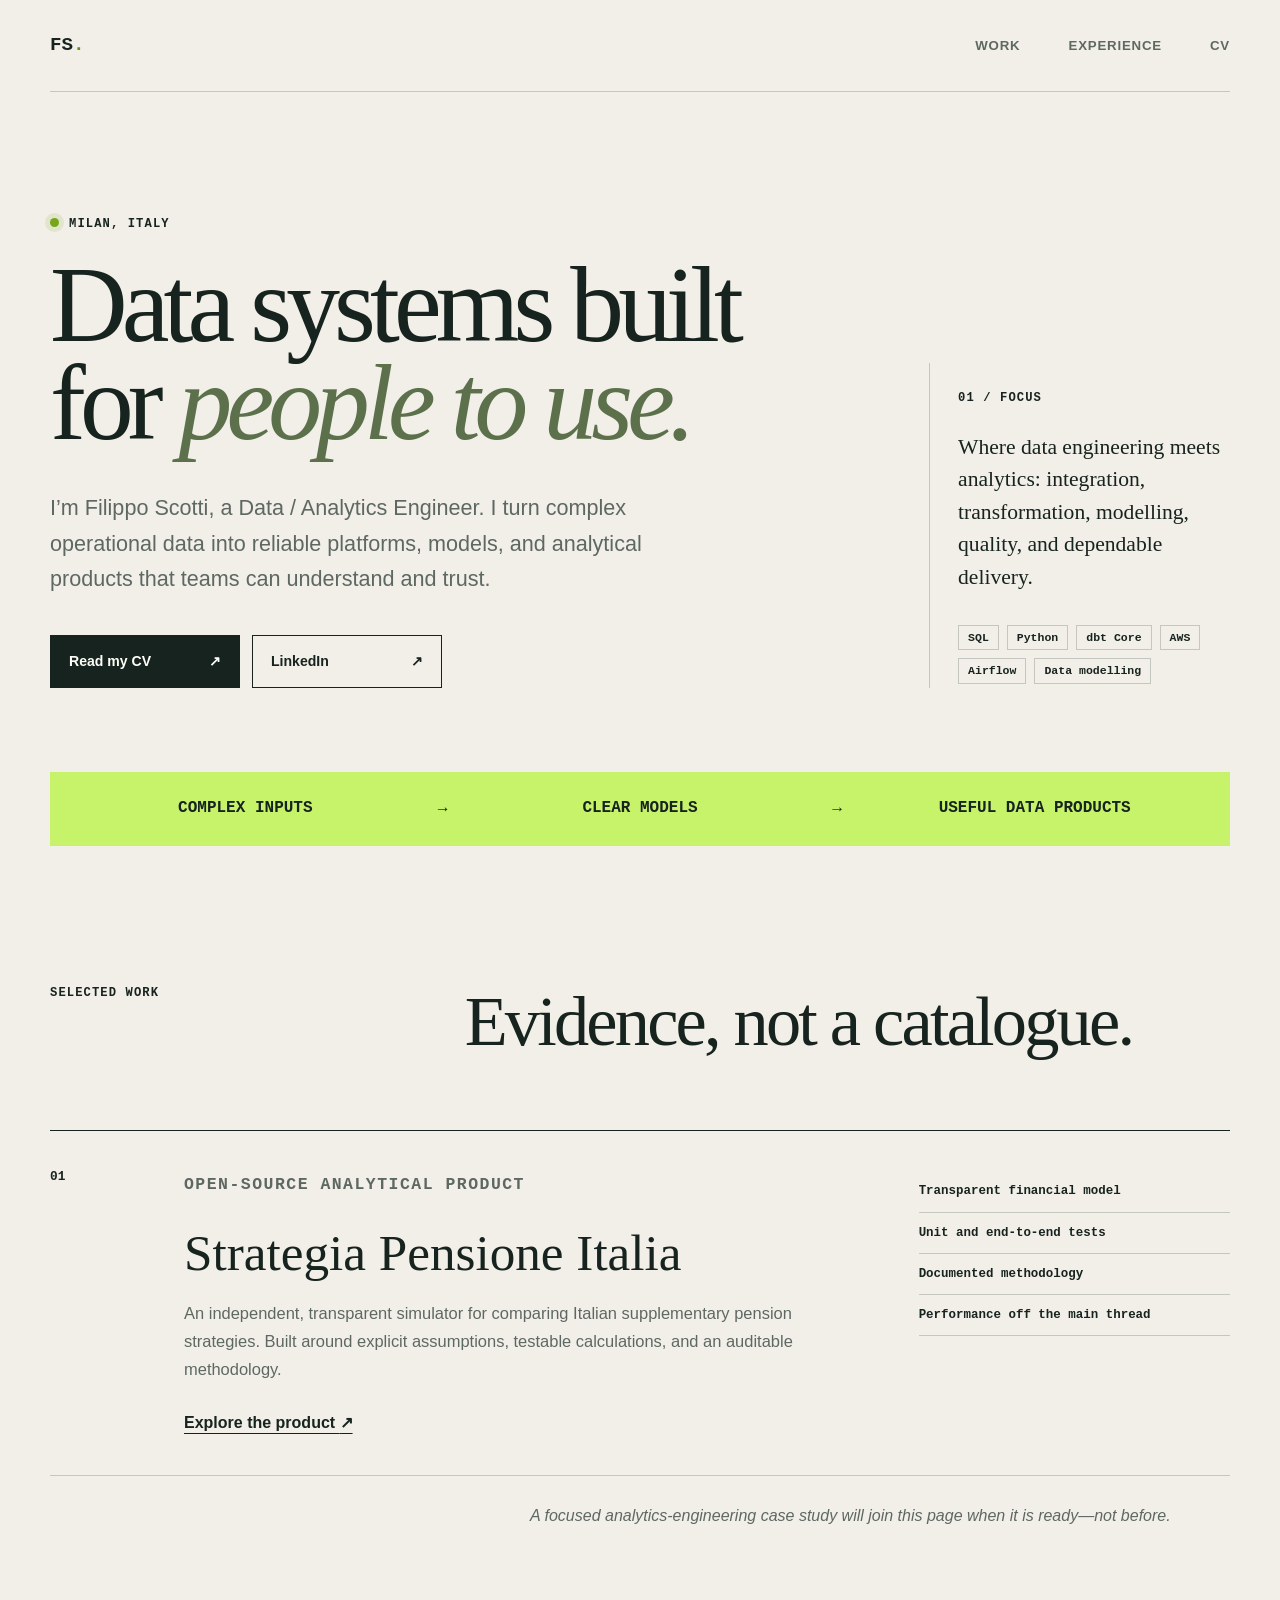
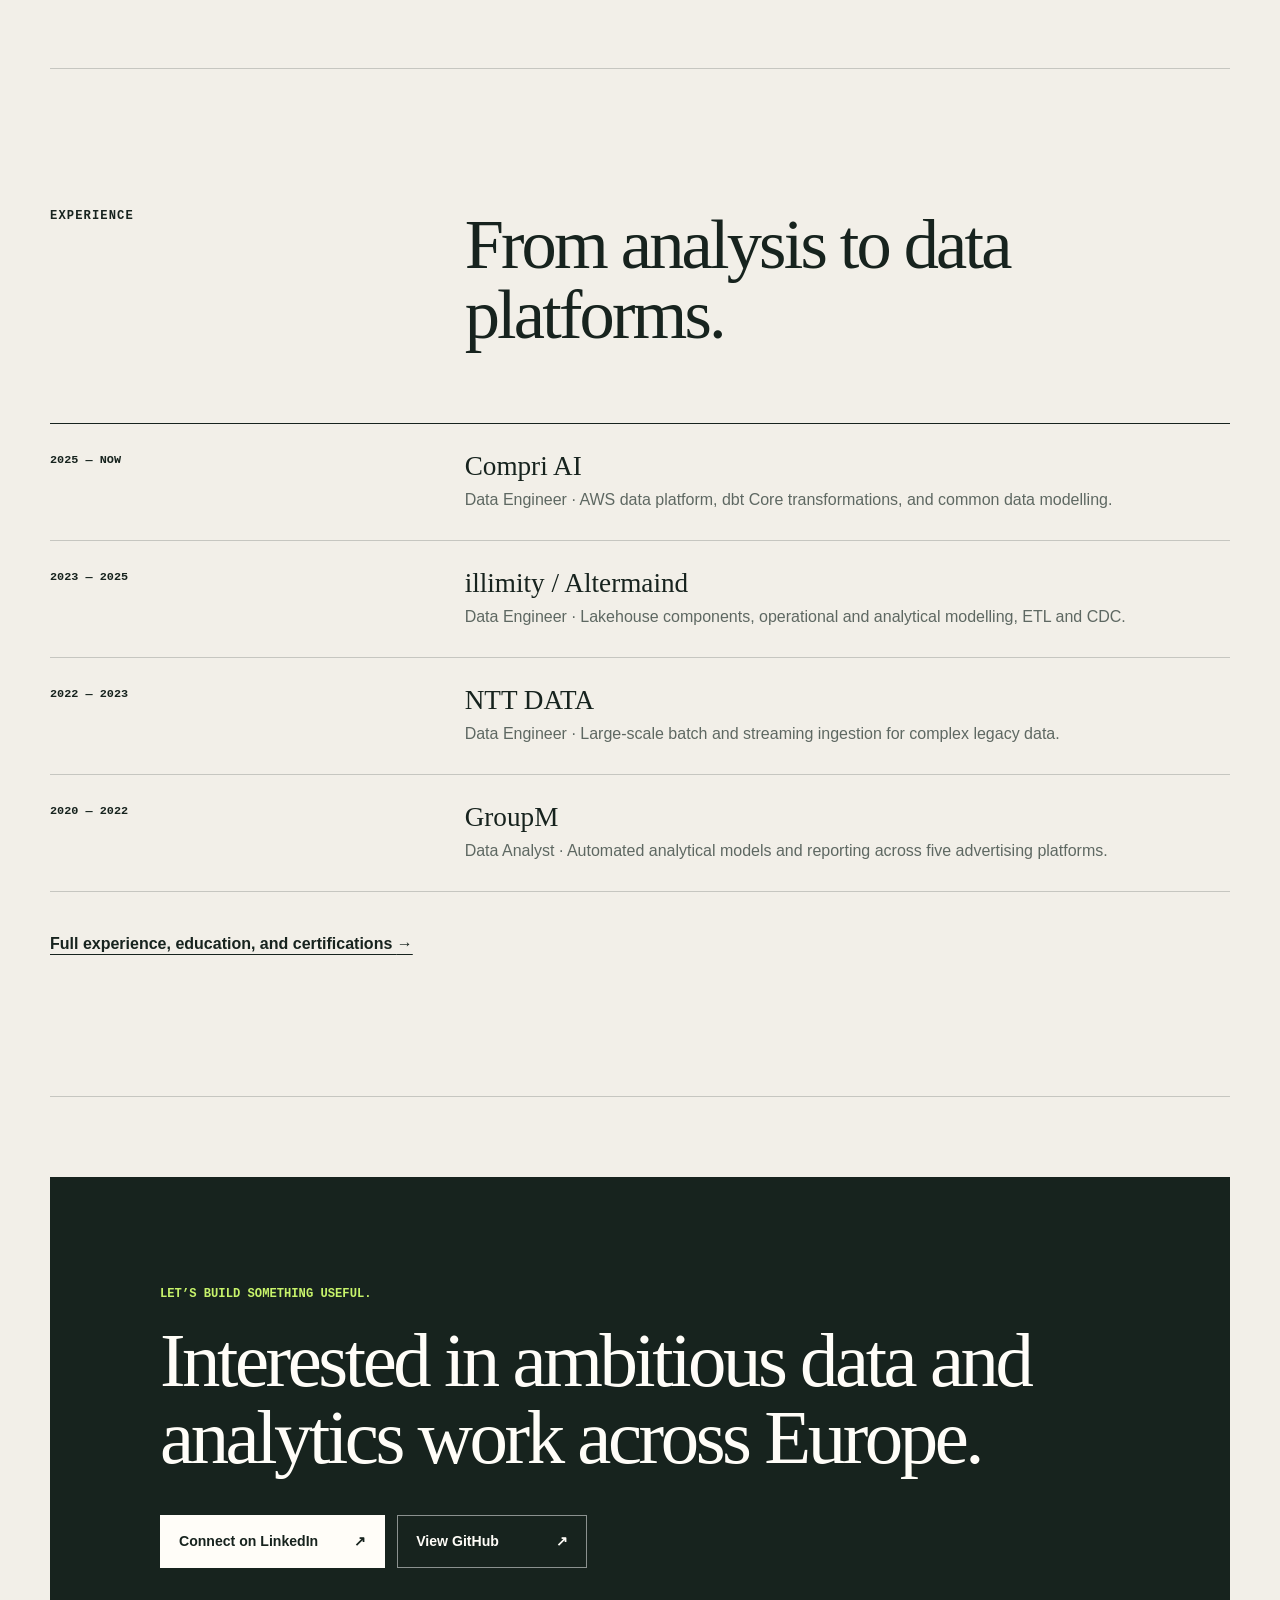
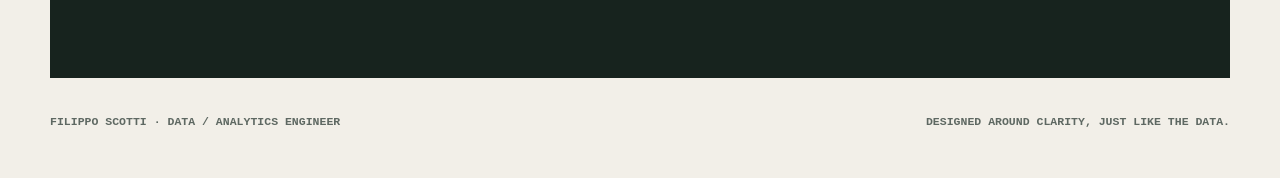
==== index.html @ 20f469b2 "Evolve CV into personal portfolio site" ====
<!doctype html>
<html lang="en">
  <head>
    <meta charset="utf-8">
    <meta name="viewport" content="width=device-width, initial-scale=1">
    <title>Filippo Scotti — Data / Analytics Engineer</title>
    <meta name="description" content="Filippo Scotti is a Data / Analytics Engineer building reliable data platforms, models, and analytical products.">
    <link rel="canonical" href="https://fpiped.github.io/">
    <meta property="og:type" content="profile">
    <meta property="og:title" content="Filippo Scotti — Data / Analytics Engineer">
    <meta property="og:description" content="Data platforms, modelling, and analytical products built for clarity and reliable use.">
    <meta property="og:url" content="https://fpiped.github.io/">
    <meta property="og:image" content="https://fpiped.github.io/og.png">
    <meta property="og:image:alt" content="Filippo Scotti — Data / Analytics Engineer">
    <meta name="twitter:card" content="summary_large_image">
    <meta name="twitter:title" content="Filippo Scotti — Data / Analytics Engineer">
    <meta name="twitter:description" content="Data platforms, modelling, and analytical products built for clarity and reliable use.">
    <meta name="twitter:image" content="https://fpiped.github.io/og.png">
    <meta name="theme-color" content="#f2efe8">
    <link rel="stylesheet" href="styles.css">
  </head>
  <body>
    <header class="site-header">
      <a class="wordmark" href="#top" aria-label="Filippo Scotti, home">FS<span>.</span></a>
      <nav aria-label="Primary navigation">
        <a href="#work">Work</a>
        <a href="#experience">Experience</a>
        <a href="cv/">CV</a>
      </nav>
    </header>

    <main id="top">
      <section class="hero" aria-labelledby="hero-title">
        <div class="hero-copy">
          <p class="kicker"><span class="status-dot" aria-hidden="true"></span>Milan, Italy</p>
          <h1 id="hero-title">Data systems built for <em>people to use.</em></h1>
          <p class="lede">
            I’m Filippo Scotti, a Data / Analytics Engineer. I turn complex
            operational data into reliable platforms, models, and analytical
            products that teams can understand and trust.
          </p>
          <div class="actions">
            <a class="button button-primary" href="cv/">Read my CV <span aria-hidden="true">↗</span></a>
            <a class="button button-secondary" href="https://www.linkedin.com/in/filippo-scotti">LinkedIn <span aria-hidden="true">↗</span></a>
          </div>
        </div>
        <aside class="hero-note" aria-label="Engineering focus">
          <p class="note-index">01 / FOCUS</p>
          <p>Where data engineering meets analytics: integration, transformation, modelling, quality, and dependable delivery.</p>
          <div class="capabilities" aria-label="Core capabilities">
            <span>SQL</span><span>Python</span><span>dbt Core</span><span>AWS</span><span>Airflow</span><span>Data modelling</span>
          </div>
        </aside>
      </section>

      <section class="principles" aria-label="Working principles">
        <p>Complex inputs</p><span aria-hidden="true">→</span>
        <p>Clear models</p><span aria-hidden="true">→</span>
        <p>Useful data products</p>
      </section>

      <section class="section" id="work" aria-labelledby="work-title">
        <header class="section-heading">
          <p>Selected work</p>
          <h2 id="work-title">Evidence, not a catalogue.</h2>
        </header>
        <article class="project-card">
          <div class="project-number">01</div>
          <div class="project-main">
            <p class="project-type">Open-source analytical product</p>
            <h3>Strategia Pensione Italia</h3>
            <p>
              An independent, transparent simulator for comparing Italian
              supplementary pension strategies. Built around explicit
              assumptions, testable calculations, and an auditable methodology.
            </p>
            <a href="https://strategiapensione.it/">Explore the product <span aria-hidden="true">↗</span></a>
          </div>
          <ul class="project-details" aria-label="Project qualities">
            <li>Transparent financial model</li>
            <li>Unit and end-to-end tests</li>
            <li>Documented methodology</li>
            <li>Performance off the main thread</li>
          </ul>
        </article>
        <p class="work-note">A focused analytics-engineering case study will join this page when it is ready—not before.</p>
      </section>

      <section class="section experience" id="experience" aria-labelledby="experience-title">
        <header class="section-heading">
          <p>Experience</p>
          <h2 id="experience-title">From analysis to data platforms.</h2>
        </header>
        <div class="timeline">
          <article>
            <time>2025 — NOW</time>
            <div><h3>Compri AI</h3><p>Data Engineer · AWS data platform, dbt Core transformations, and common data modelling.</p></div>
          </article>
          <article>
            <time>2023 — 2025</time>
            <div><h3>illimity / Altermaind</h3><p>Data Engineer · Lakehouse components, operational and analytical modelling, ETL and CDC.</p></div>
          </article>
          <article>
            <time>2022 — 2023</time>
            <div><h3>NTT DATA</h3><p>Data Engineer · Large-scale batch and streaming ingestion for complex legacy data.</p></div>
          </article>
          <article>
            <time>2020 — 2022</time>
            <div><h3>GroupM</h3><p>Data Analyst · Automated analytical models and reporting across five advertising platforms.</p></div>
          </article>
        </div>
        <a class="text-link" href="cv/">Full experience, education, and certifications <span aria-hidden="true">→</span></a>
      </section>

      <section class="contact" aria-labelledby="contact-title">
        <p>Let’s build something useful.</p>
        <h2 id="contact-title">Interested in ambitious data and analytics work across Europe.</h2>
        <div class="actions">
          <a class="button button-light" href="https://www.linkedin.com/in/filippo-scotti">Connect on LinkedIn <span aria-hidden="true">↗</span></a>
          <a class="button button-outline" href="https://github.com/fpiped">View GitHub <span aria-hidden="true">↗</span></a>
        </div>
      </section>
    </main>

    <footer>
      <p>Filippo Scotti · Data / Analytics Engineer</p>
      <p>Designed around clarity, just like the data.</p>
    </footer>
  </body>
</html>
---- styles.css ----
:root {
  --ink: #17231e;
  --muted: #5e6862;
  --paper: #f2efe8;
  --paper-deep: #e7e1d6;
  --white: #fffdf8;
  --lime: #c7f36b;
  --line: rgba(23, 35, 30, 0.2);
  --serif: Georgia, "Times New Roman", serif;
  --sans: Inter, ui-sans-serif, -apple-system, BlinkMacSystemFont, "Segoe UI", sans-serif;
  --mono: "SFMono-Regular", Consolas, "Liberation Mono", monospace;
}

* { box-sizing: border-box; }
html { scroll-behavior: smooth; }
body {
  margin: 0;
  color: var(--ink);
  background: var(--paper);
  font-family: var(--sans);
  line-height: 1.5;
}
a { color: inherit; }
.site-header, main, footer { width: min(1180px, calc(100% - 48px)); margin-inline: auto; }
.site-header {
  display: flex;
  align-items: center;
  justify-content: space-between;
  min-height: 92px;
  border-bottom: 1px solid var(--line);
}
.wordmark { font: 800 1.2rem/1 var(--mono); text-decoration: none; }
.wordmark span { color: #678d18; }
nav { display: flex; gap: clamp(20px, 4vw, 48px); }
nav a { color: var(--muted); font-size: .83rem; font-weight: 700; letter-spacing: .06em; text-decoration: none; text-transform: uppercase; }
nav a:hover, nav a:focus-visible { color: var(--ink); }
.hero {
  display: grid;
  grid-template-columns: minmax(0, 1.65fr) minmax(280px, .65fr);
  gap: clamp(48px, 9vw, 120px);
  align-items: end;
  min-height: 680px;
  padding: 100px 0 84px;
}
.kicker, .section-heading > p, .project-type, .note-index {
  margin: 0 0 24px;
  font: 700 .76rem/1.3 var(--mono);
  letter-spacing: .09em;
  text-transform: uppercase;
}
.status-dot { display: inline-block; width: 9px; height: 9px; margin-right: 10px; border-radius: 50%; background: #77a51b; box-shadow: 0 0 0 5px rgba(119,165,27,.13); }
h1 { max-width: 820px; margin: 0; font: 500 clamp(4rem, 8.4vw, 7.5rem)/.91 var(--serif); letter-spacing: -.055em; }
h1 em { color: #5b704b; font-weight: 400; }
.lede { max-width: 680px; margin: 38px 0 0; color: var(--muted); font-size: clamp(1.08rem, 1.8vw, 1.35rem); line-height: 1.65; }
.actions { display: flex; flex-wrap: wrap; gap: 12px; margin-top: 38px; }
.button { display: inline-flex; align-items: center; justify-content: space-between; gap: 36px; min-width: 190px; padding: 15px 18px; border: 1px solid var(--ink); font-size: .88rem; font-weight: 750; text-decoration: none; transition: transform .2s, background .2s; }
.button:hover { transform: translateY(-2px); }
.button-primary { color: var(--white); background: var(--ink); }
.button-secondary { background: transparent; }
.hero-note { padding: 28px 0 4px 28px; border-left: 1px solid var(--line); }
.hero-note > p:not(.note-index) { margin: 0; font: 400 1.35rem/1.5 var(--serif); }
.capabilities { display: flex; flex-wrap: wrap; gap: 8px; margin-top: 32px; }
.capabilities span { padding: 6px 9px; border: 1px solid var(--line); font: 600 .72rem/1 var(--mono); }
.principles { display: grid; grid-template-columns: 1fr auto 1fr auto 1fr; align-items: center; gap: 24px; padding: 25px 30px; color: var(--ink); background: var(--lime); }
.principles p { margin: 0; font: 700 clamp(.83rem, 1.3vw, 1rem)/1.2 var(--mono); text-align: center; text-transform: uppercase; }
.section { padding: 140px 0; border-bottom: 1px solid var(--line); }
.section-heading { display: grid; grid-template-columns: 1fr 2fr; gap: 32px; margin-bottom: 74px; }
.section-heading h2 { max-width: 720px; margin: 0; font: 500 clamp(2.8rem, 5.5vw, 5rem)/1 var(--serif); letter-spacing: -.04em; }
.project-card { display: grid; grid-template-columns: 70px minmax(0, 1.4fr) minmax(220px, .65fr); gap: clamp(24px, 5vw, 72px); padding: 40px 0; border-top: 1px solid var(--ink); border-bottom: 1px solid var(--line); }
.project-number { font: 700 .8rem/1 var(--mono); }
.project-type { color: var(--muted); }
.project-main h3 { margin: 0 0 20px; font: 500 clamp(2rem, 4vw, 3.5rem)/1 var(--serif); }
.project-main > p { max-width: 650px; margin: 0 0 28px; color: var(--muted); font-size: 1.03rem; line-height: 1.7; }
.project-main a, .text-link { font-weight: 750; text-underline-offset: 5px; }
.project-details { margin: 0; padding: 0; list-style: none; }
.project-details li { padding: 12px 0; border-bottom: 1px solid var(--line); font: 600 .78rem/1.3 var(--mono); }
.work-note { max-width: 700px; margin: 28px 0 0 auto; color: var(--muted); font-style: italic; }
.timeline { border-top: 1px solid var(--ink); }
.timeline article { display: grid; grid-template-columns: 1fr 2fr; gap: 32px; padding: 28px 0; border-bottom: 1px solid var(--line); }
.timeline time { font: 700 .74rem/1.4 var(--mono); }
.timeline h3 { margin: 0 0 6px; font: 500 1.7rem/1.1 var(--serif); }
.timeline p { margin: 0; color: var(--muted); }
.text-link { display: inline-block; margin-top: 40px; }
.contact { margin-top: 80px; padding: clamp(56px, 9vw, 110px); color: var(--white); background: var(--ink); }
.contact > p { margin: 0 0 20px; color: var(--lime); font: 700 .76rem/1.3 var(--mono); text-transform: uppercase; }
.contact h2 { max-width: 900px; margin: 0; font: 400 clamp(2.7rem, 6vw, 5.5rem)/1 var(--serif); letter-spacing: -.045em; }
.button-light { color: var(--ink); border-color: var(--white); background: var(--white); }
.button-outline { border-color: rgba(255,255,255,.5); }
footer { display: flex; justify-content: space-between; gap: 24px; padding: 36px 0 48px; color: var(--muted); font: 600 .72rem/1.4 var(--mono); text-transform: uppercase; }
footer p { margin: 0; }

@media (max-width: 760px) {
  .site-header, main, footer { width: min(100% - 32px, 1180px); }
  .site-header { min-height: 72px; }
  nav { gap: 16px; }
  nav a { font-size: .69rem; }
  .hero { grid-template-columns: 1fr; min-height: auto; padding: 74px 0 60px; }
  h1 { font-size: clamp(3.5rem, 17vw, 5.2rem); }
  .hero-note { padding: 24px 0 0; border-top: 1px solid var(--line); border-left: 0; }
  .principles { grid-template-columns: 1fr; gap: 8px; }
  .principles span { transform: rotate(90deg); text-align: center; }
  .section { padding: 90px 0; }
  .section-heading, .timeline article { grid-template-columns: 1fr; gap: 10px; }
  .section-heading { margin-bottom: 52px; }
  .project-card { grid-template-columns: 40px 1fr; }
  .project-details { grid-column: 2; }
  .contact { margin: 48px -16px 0; padding: 56px 24px; }
  footer { display: block; }
  footer p + p { margin-top: 8px; }
}

@media (prefers-reduced-motion: reduce) {
  html { scroll-behavior: auto; }
  .button { transition: none; }
}
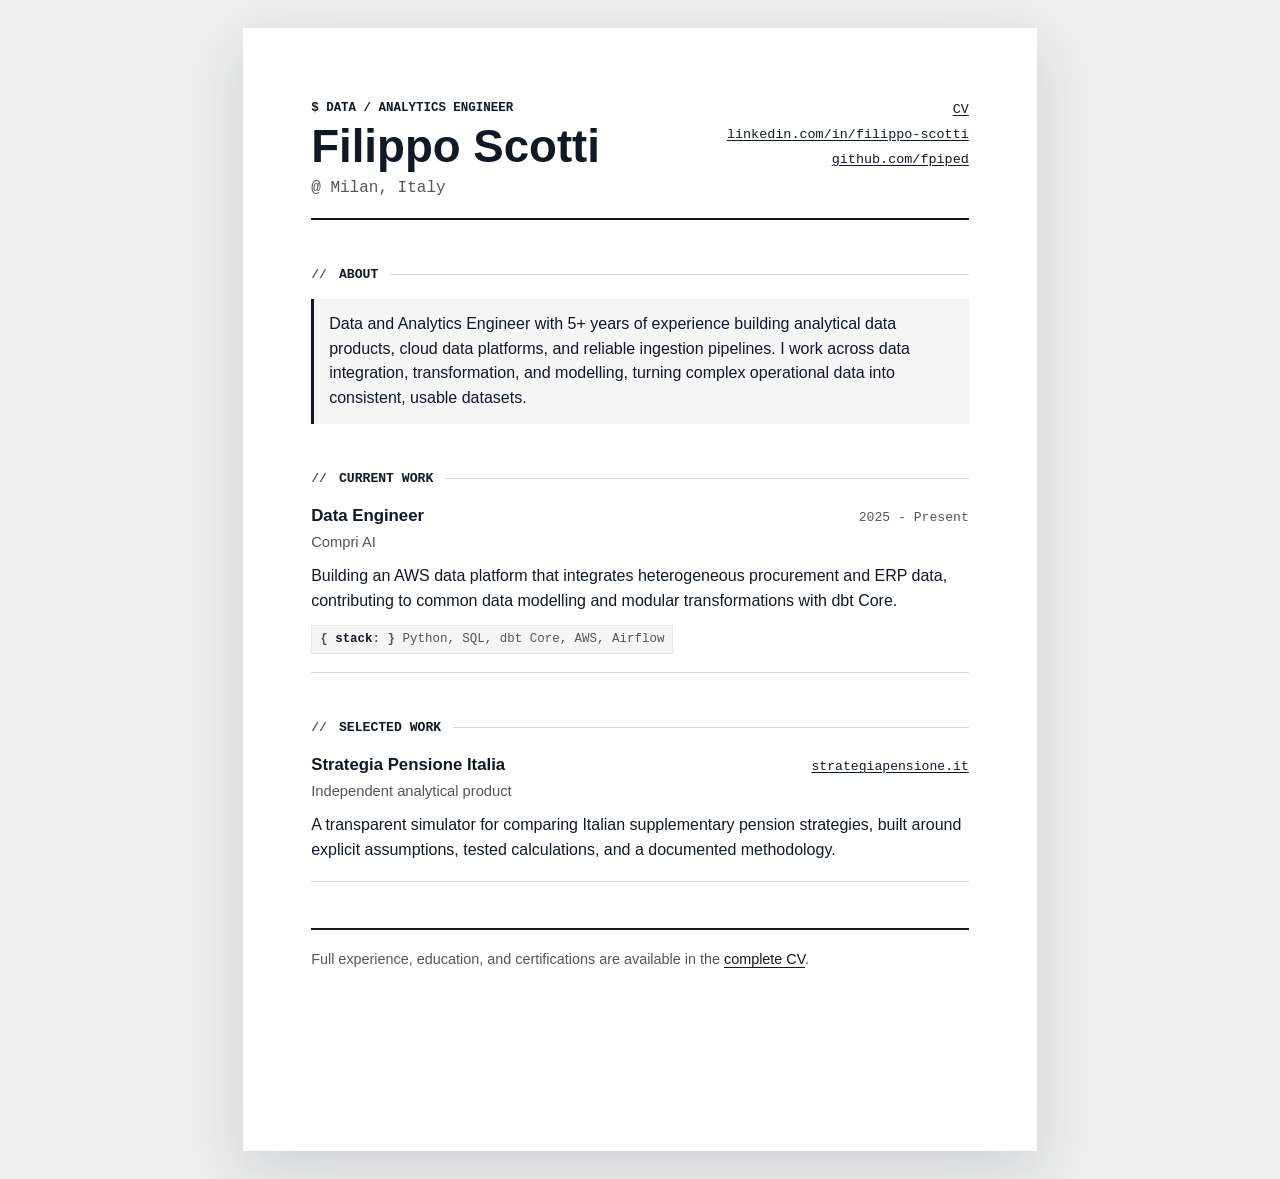
==== commit 63a658db: "Simplify portfolio to match CV style" ====
--- a/index.html
+++ b/index.html
@@ -3,128 +3,86 @@
   <head>
     <meta charset="utf-8">
     <meta name="viewport" content="width=device-width, initial-scale=1">
-    <title>Filippo Scotti — Data / Analytics Engineer</title>
-    <meta name="description" content="Filippo Scotti is a Data / Analytics Engineer building reliable data platforms, models, and analytical products.">
+    <title>Filippo Scotti - Data / Analytics Engineer</title>
+    <meta name="description" content="Filippo Scotti, Data / Analytics Engineer based in Milan, Italy.">
     <link rel="canonical" href="https://fpiped.github.io/">
     <meta property="og:type" content="profile">
-    <meta property="og:title" content="Filippo Scotti — Data / Analytics Engineer">
-    <meta property="og:description" content="Data platforms, modelling, and analytical products built for clarity and reliable use.">
+    <meta property="og:title" content="Filippo Scotti - Data / Analytics Engineer">
+    <meta property="og:description" content="Data integration, transformation, modelling, and analytical products.">
     <meta property="og:url" content="https://fpiped.github.io/">
     <meta property="og:image" content="https://fpiped.github.io/og.png">
-    <meta property="og:image:alt" content="Filippo Scotti — Data / Analytics Engineer">
+    <meta property="og:image:alt" content="Filippo Scotti - Data / Analytics Engineer">
     <meta name="twitter:card" content="summary_large_image">
-    <meta name="twitter:title" content="Filippo Scotti — Data / Analytics Engineer">
-    <meta name="twitter:description" content="Data platforms, modelling, and analytical products built for clarity and reliable use.">
     <meta name="twitter:image" content="https://fpiped.github.io/og.png">
-    <meta name="theme-color" content="#f2efe8">
+    <meta name="theme-color" content="#ffffff">
     <link rel="stylesheet" href="styles.css">
   </head>
   <body>
-    <header class="site-header">
-      <a class="wordmark" href="#top" aria-label="Filippo Scotti, home">FS<span>.</span></a>
-      <nav aria-label="Primary navigation">
-        <a href="#work">Work</a>
-        <a href="#experience">Experience</a>
-        <a href="cv/">CV</a>
-      </nav>
-    </header>
+    <main class="page">
+      <header class="hero">
+        <div>
+          <p class="eyebrow">Data / Analytics Engineer</p>
+          <h1>Filippo Scotti</h1>
+          <p class="location">Milan, Italy</p>
+        </div>
+        <nav class="links" aria-label="Professional links">
+          <a href="cv/">CV</a>
+          <a href="https://www.linkedin.com/in/filippo-scotti">linkedin.com/in/filippo-scotti</a>
+          <a href="https://github.com/fpiped">github.com/fpiped</a>
+        </nav>
+      </header>
 
-    <main id="top">
-      <section class="hero" aria-labelledby="hero-title">
-        <div class="hero-copy">
-          <p class="kicker"><span class="status-dot" aria-hidden="true"></span>Milan, Italy</p>
-          <h1 id="hero-title">Data systems built for <em>people to use.</em></h1>
-          <p class="lede">
-            I’m Filippo Scotti, a Data / Analytics Engineer. I turn complex
-            operational data into reliable platforms, models, and analytical
-            products that teams can understand and trust.
-          </p>
-          <div class="actions">
-            <a class="button button-primary" href="cv/">Read my CV <span aria-hidden="true">↗</span></a>
-            <a class="button button-secondary" href="https://www.linkedin.com/in/filippo-scotti">LinkedIn <span aria-hidden="true">↗</span></a>
-          </div>
-        </div>
-        <aside class="hero-note" aria-label="Engineering focus">
-          <p class="note-index">01 / FOCUS</p>
-          <p>Where data engineering meets analytics: integration, transformation, modelling, quality, and dependable delivery.</p>
-          <div class="capabilities" aria-label="Core capabilities">
-            <span>SQL</span><span>Python</span><span>dbt Core</span><span>AWS</span><span>Airflow</span><span>Data modelling</span>
-          </div>
-        </aside>
+      <section class="section" aria-labelledby="about">
+        <h2 id="about">About</h2>
+        <p class="summary">
+          Data and Analytics Engineer with 5+ years of experience building
+          analytical data products, cloud data platforms, and reliable ingestion
+          pipelines. I work across data integration, transformation, and
+          modelling, turning complex operational data into consistent, usable
+          datasets.
+        </p>
       </section>
 
-      <section class="principles" aria-label="Working principles">
-        <p>Complex inputs</p><span aria-hidden="true">→</span>
-        <p>Clear models</p><span aria-hidden="true">→</span>
-        <p>Useful data products</p>
+      <section class="section" aria-labelledby="current-work">
+        <h2 id="current-work">Current work</h2>
+        <article class="entry">
+          <header class="entry-header">
+            <div>
+              <h3>Data Engineer</h3>
+              <p>Compri AI</p>
+            </div>
+            <time>2025 - Present</time>
+          </header>
+          <p>
+            Building an AWS data platform that integrates heterogeneous
+            procurement and ERP data, contributing to common data modelling and
+            modular transformations with dbt Core.
+          </p>
+          <p class="stack"><strong>stack</strong> Python, SQL, dbt Core, AWS, Airflow</p>
+        </article>
       </section>
 
-      <section class="section" id="work" aria-labelledby="work-title">
-        <header class="section-heading">
-          <p>Selected work</p>
-          <h2 id="work-title">Evidence, not a catalogue.</h2>
-        </header>
-        <article class="project-card">
-          <div class="project-number">01</div>
-          <div class="project-main">
-            <p class="project-type">Open-source analytical product</p>
-            <h3>Strategia Pensione Italia</h3>
-            <p>
-              An independent, transparent simulator for comparing Italian
-              supplementary pension strategies. Built around explicit
-              assumptions, testable calculations, and an auditable methodology.
-            </p>
-            <a href="https://strategiapensione.it/">Explore the product <span aria-hidden="true">↗</span></a>
-          </div>
-          <ul class="project-details" aria-label="Project qualities">
-            <li>Transparent financial model</li>
-            <li>Unit and end-to-end tests</li>
-            <li>Documented methodology</li>
-            <li>Performance off the main thread</li>
-          </ul>
+      <section class="section" aria-labelledby="selected-work">
+        <h2 id="selected-work">Selected work</h2>
+        <article class="entry">
+          <header class="entry-header">
+            <div>
+              <h3>Strategia Pensione Italia</h3>
+              <p>Independent analytical product</p>
+            </div>
+            <a href="https://strategiapensione.it/">strategiapensione.it</a>
+          </header>
+          <p>
+            A transparent simulator for comparing Italian supplementary pension
+            strategies, built around explicit assumptions, tested calculations,
+            and a documented methodology.
+          </p>
         </article>
-        <p class="work-note">A focused analytics-engineering case study will join this page when it is ready—not before.</p>
       </section>
 
-      <section class="section experience" id="experience" aria-labelledby="experience-title">
-        <header class="section-heading">
-          <p>Experience</p>
-          <h2 id="experience-title">From analysis to data platforms.</h2>
-        </header>
-        <div class="timeline">
-          <article>
-            <time>2025 — NOW</time>
-            <div><h3>Compri AI</h3><p>Data Engineer · AWS data platform, dbt Core transformations, and common data modelling.</p></div>
-          </article>
-          <article>
-            <time>2023 — 2025</time>
-            <div><h3>illimity / Altermaind</h3><p>Data Engineer · Lakehouse components, operational and analytical modelling, ETL and CDC.</p></div>
-          </article>
-          <article>
-            <time>2022 — 2023</time>
-            <div><h3>NTT DATA</h3><p>Data Engineer · Large-scale batch and streaming ingestion for complex legacy data.</p></div>
-          </article>
-          <article>
-            <time>2020 — 2022</time>
-            <div><h3>GroupM</h3><p>Data Analyst · Automated analytical models and reporting across five advertising platforms.</p></div>
-          </article>
-        </div>
-        <a class="text-link" href="cv/">Full experience, education, and certifications <span aria-hidden="true">→</span></a>
-      </section>
-
-      <section class="contact" aria-labelledby="contact-title">
-        <p>Let’s build something useful.</p>
-        <h2 id="contact-title">Interested in ambitious data and analytics work across Europe.</h2>
-        <div class="actions">
-          <a class="button button-light" href="https://www.linkedin.com/in/filippo-scotti">Connect on LinkedIn <span aria-hidden="true">↗</span></a>
-          <a class="button button-outline" href="https://github.com/fpiped">View GitHub <span aria-hidden="true">↗</span></a>
-        </div>
-      </section>
+      <footer>
+        <p>Full experience, education, and certifications are available in the <a href="cv/">complete CV</a>.</p>
+      </footer>
     </main>
-
-    <footer>
-      <p>Filippo Scotti · Data / Analytics Engineer</p>
-      <p>Designed around clarity, just like the data.</p>
-    </footer>
   </body>
 </html>
--- a/styles.css
+++ b/styles.css
@@ -1,115 +1,115 @@
 :root {
-  --ink: #17231e;
-  --muted: #5e6862;
-  --paper: #f2efe8;
-  --paper-deep: #e7e1d6;
-  --white: #fffdf8;
-  --lime: #c7f36b;
-  --line: rgba(23, 35, 30, 0.2);
-  --serif: Georgia, "Times New Roman", serif;
-  --sans: Inter, ui-sans-serif, -apple-system, BlinkMacSystemFont, "Segoe UI", sans-serif;
-  --mono: "SFMono-Regular", Consolas, "Liberation Mono", monospace;
+  --ink: #111827;
+  --muted: #555555;
+  --soft: #f5f5f5;
+  --line: #d6d6d6;
+  --paper: #ffffff;
+  --screen: #eeeeee;
+  --mono: "SFMono-Regular", "Cascadia Code", "Roboto Mono", Consolas, "Liberation Mono", Menlo, monospace;
+  --sans: Arial, Helvetica, sans-serif;
 }
 
 * { box-sizing: border-box; }
-html { scroll-behavior: smooth; }
-body {
-  margin: 0;
+
+html {
   color: var(--ink);
+  background: var(--screen);
+  font-family: var(--sans);
+  font-size: 16px;
+  line-height: 1.55;
+}
+
+body { margin: 0; }
+a { color: var(--ink); text-underline-offset: .18em; }
+
+.page {
+  width: min(100%, 210mm);
+  min-height: 297mm;
+  margin: 28px auto;
+  padding: 19mm 18mm;
   background: var(--paper);
-  font-family: var(--sans);
-  line-height: 1.5;
+  box-shadow: 0 20px 60px rgb(23 32 51 / 14%);
 }
-a { color: inherit; }
-.site-header, main, footer { width: min(1180px, calc(100% - 48px)); margin-inline: auto; }
-.site-header {
+
+.hero {
+  display: flex;
+  align-items: flex-start;
+  justify-content: space-between;
+  gap: 24px;
+  padding-bottom: 18px;
+  border-bottom: 2px solid var(--ink);
+}
+
+.eyebrow {
+  margin: 0 0 6px;
+  font: 700 .78rem/1.4 var(--mono);
+  text-transform: uppercase;
+}
+
+.eyebrow::before { content: "$ "; }
+h1, h2, h3, p { margin-top: 0; }
+h1 { margin-bottom: 5px; font-size: 2.85rem; line-height: 1.04; }
+.location { margin: 0; color: var(--muted); font: 1rem/1.5 var(--mono); }
+.location::before { content: "@ "; }
+
+.links {
+  display: flex;
+  flex-direction: column;
+  gap: 5px;
+  min-width: 245px;
+  font: .84rem/1.5 var(--mono);
+  text-align: right;
+}
+
+.section { margin-top: 46px; }
+
+h2 {
   display: flex;
   align-items: center;
-  justify-content: space-between;
-  min-height: 92px;
-  border-bottom: 1px solid var(--line);
-}
-.wordmark { font: 800 1.2rem/1 var(--mono); text-decoration: none; }
-.wordmark span { color: #678d18; }
-nav { display: flex; gap: clamp(20px, 4vw, 48px); }
-nav a { color: var(--muted); font-size: .83rem; font-weight: 700; letter-spacing: .06em; text-decoration: none; text-transform: uppercase; }
-nav a:hover, nav a:focus-visible { color: var(--ink); }
-.hero {
-  display: grid;
-  grid-template-columns: minmax(0, 1.65fr) minmax(280px, .65fr);
-  gap: clamp(48px, 9vw, 120px);
-  align-items: end;
-  min-height: 680px;
-  padding: 100px 0 84px;
-}
-.kicker, .section-heading > p, .project-type, .note-index {
-  margin: 0 0 24px;
-  font: 700 .76rem/1.3 var(--mono);
-  letter-spacing: .09em;
+  gap: 12px;
+  margin-bottom: 16px;
+  font: 700 .82rem/1.3 var(--mono);
   text-transform: uppercase;
 }
-.status-dot { display: inline-block; width: 9px; height: 9px; margin-right: 10px; border-radius: 50%; background: #77a51b; box-shadow: 0 0 0 5px rgba(119,165,27,.13); }
-h1 { max-width: 820px; margin: 0; font: 500 clamp(4rem, 8.4vw, 7.5rem)/.91 var(--serif); letter-spacing: -.055em; }
-h1 em { color: #5b704b; font-weight: 400; }
-.lede { max-width: 680px; margin: 38px 0 0; color: var(--muted); font-size: clamp(1.08rem, 1.8vw, 1.35rem); line-height: 1.65; }
-.actions { display: flex; flex-wrap: wrap; gap: 12px; margin-top: 38px; }
-.button { display: inline-flex; align-items: center; justify-content: space-between; gap: 36px; min-width: 190px; padding: 15px 18px; border: 1px solid var(--ink); font-size: .88rem; font-weight: 750; text-decoration: none; transition: transform .2s, background .2s; }
-.button:hover { transform: translateY(-2px); }
-.button-primary { color: var(--white); background: var(--ink); }
-.button-secondary { background: transparent; }
-.hero-note { padding: 28px 0 4px 28px; border-left: 1px solid var(--line); }
-.hero-note > p:not(.note-index) { margin: 0; font: 400 1.35rem/1.5 var(--serif); }
-.capabilities { display: flex; flex-wrap: wrap; gap: 8px; margin-top: 32px; }
-.capabilities span { padding: 6px 9px; border: 1px solid var(--line); font: 600 .72rem/1 var(--mono); }
-.principles { display: grid; grid-template-columns: 1fr auto 1fr auto 1fr; align-items: center; gap: 24px; padding: 25px 30px; color: var(--ink); background: var(--lime); }
-.principles p { margin: 0; font: 700 clamp(.83rem, 1.3vw, 1rem)/1.2 var(--mono); text-align: center; text-transform: uppercase; }
-.section { padding: 140px 0; border-bottom: 1px solid var(--line); }
-.section-heading { display: grid; grid-template-columns: 1fr 2fr; gap: 32px; margin-bottom: 74px; }
-.section-heading h2 { max-width: 720px; margin: 0; font: 500 clamp(2.8rem, 5.5vw, 5rem)/1 var(--serif); letter-spacing: -.04em; }
-.project-card { display: grid; grid-template-columns: 70px minmax(0, 1.4fr) minmax(220px, .65fr); gap: clamp(24px, 5vw, 72px); padding: 40px 0; border-top: 1px solid var(--ink); border-bottom: 1px solid var(--line); }
-.project-number { font: 700 .8rem/1 var(--mono); }
-.project-type { color: var(--muted); }
-.project-main h3 { margin: 0 0 20px; font: 500 clamp(2rem, 4vw, 3.5rem)/1 var(--serif); }
-.project-main > p { max-width: 650px; margin: 0 0 28px; color: var(--muted); font-size: 1.03rem; line-height: 1.7; }
-.project-main a, .text-link { font-weight: 750; text-underline-offset: 5px; }
-.project-details { margin: 0; padding: 0; list-style: none; }
-.project-details li { padding: 12px 0; border-bottom: 1px solid var(--line); font: 600 .78rem/1.3 var(--mono); }
-.work-note { max-width: 700px; margin: 28px 0 0 auto; color: var(--muted); font-style: italic; }
-.timeline { border-top: 1px solid var(--ink); }
-.timeline article { display: grid; grid-template-columns: 1fr 2fr; gap: 32px; padding: 28px 0; border-bottom: 1px solid var(--line); }
-.timeline time { font: 700 .74rem/1.4 var(--mono); }
-.timeline h3 { margin: 0 0 6px; font: 500 1.7rem/1.1 var(--serif); }
-.timeline p { margin: 0; color: var(--muted); }
-.text-link { display: inline-block; margin-top: 40px; }
-.contact { margin-top: 80px; padding: clamp(56px, 9vw, 110px); color: var(--white); background: var(--ink); }
-.contact > p { margin: 0 0 20px; color: var(--lime); font: 700 .76rem/1.3 var(--mono); text-transform: uppercase; }
-.contact h2 { max-width: 900px; margin: 0; font: 400 clamp(2.7rem, 6vw, 5.5rem)/1 var(--serif); letter-spacing: -.045em; }
-.button-light { color: var(--ink); border-color: var(--white); background: var(--white); }
-.button-outline { border-color: rgba(255,255,255,.5); }
-footer { display: flex; justify-content: space-between; gap: 24px; padding: 36px 0 48px; color: var(--muted); font: 600 .72rem/1.4 var(--mono); text-transform: uppercase; }
-footer p { margin: 0; }
+
+h2::before { content: "//"; color: var(--muted); }
+h2::after { content: ""; height: 1px; flex: 1; background: var(--line); }
+
+.summary {
+  margin-bottom: 0;
+  padding: 13px 15px;
+  border-left: 3px solid var(--ink);
+  background: var(--soft);
+}
+
+.entry { padding-bottom: 18px; border-bottom: 1px solid var(--line); }
+.entry-header { display: flex; align-items: baseline; justify-content: space-between; gap: 24px; margin-bottom: 10px; }
+.entry-header h3 { margin-bottom: 2px; font-size: 1.05rem; }
+.entry-header p, .entry-header time { margin-bottom: 0; color: var(--muted); font-size: .92rem; }
+.entry-header time, .entry-header > a { flex: 0 0 auto; font: .82rem/1.5 var(--mono); }
+.entry > p:not(.stack) { margin-bottom: 0; }
+
+.stack {
+  display: inline-block;
+  margin: 12px 0 0;
+  padding: 4px 8px;
+  color: var(--muted);
+  border: 1px solid #e7e7e7;
+  background: var(--soft);
+  font: .78rem/1.5 var(--mono);
+}
+
+.stack strong { color: var(--ink); }
+.stack strong::before { content: "{ "; color: var(--muted); }
+.stack strong::after { content: ": }"; color: var(--muted); }
+
+footer { margin-top: 46px; padding-top: 18px; border-top: 2px solid var(--ink); color: var(--muted); font-size: .9rem; }
+footer p { margin-bottom: 0; }
 
 @media (max-width: 760px) {
-  .site-header, main, footer { width: min(100% - 32px, 1180px); }
-  .site-header { min-height: 72px; }
-  nav { gap: 16px; }
-  nav a { font-size: .69rem; }
-  .hero { grid-template-columns: 1fr; min-height: auto; padding: 74px 0 60px; }
-  h1 { font-size: clamp(3.5rem, 17vw, 5.2rem); }
-  .hero-note { padding: 24px 0 0; border-top: 1px solid var(--line); border-left: 0; }
-  .principles { grid-template-columns: 1fr; gap: 8px; }
-  .principles span { transform: rotate(90deg); text-align: center; }
-  .section { padding: 90px 0; }
-  .section-heading, .timeline article { grid-template-columns: 1fr; gap: 10px; }
-  .section-heading { margin-bottom: 52px; }
-  .project-card { grid-template-columns: 40px 1fr; }
-  .project-details { grid-column: 2; }
-  .contact { margin: 48px -16px 0; padding: 56px 24px; }
-  footer { display: block; }
-  footer p + p { margin-top: 8px; }
+  .page { min-height: auto; margin: 0; padding: 28px 20px; box-shadow: none; }
+  .hero, .entry-header { display: block; }
+  .links { margin-top: 16px; min-width: 0; text-align: left; }
+  h1 { font-size: 2.05rem; }
+  .entry-header time, .entry-header > a { display: block; margin-top: 4px; }
 }
-
-@media (prefers-reduced-motion: reduce) {
-  html { scroll-behavior: auto; }
-  .button { transition: none; }
-}
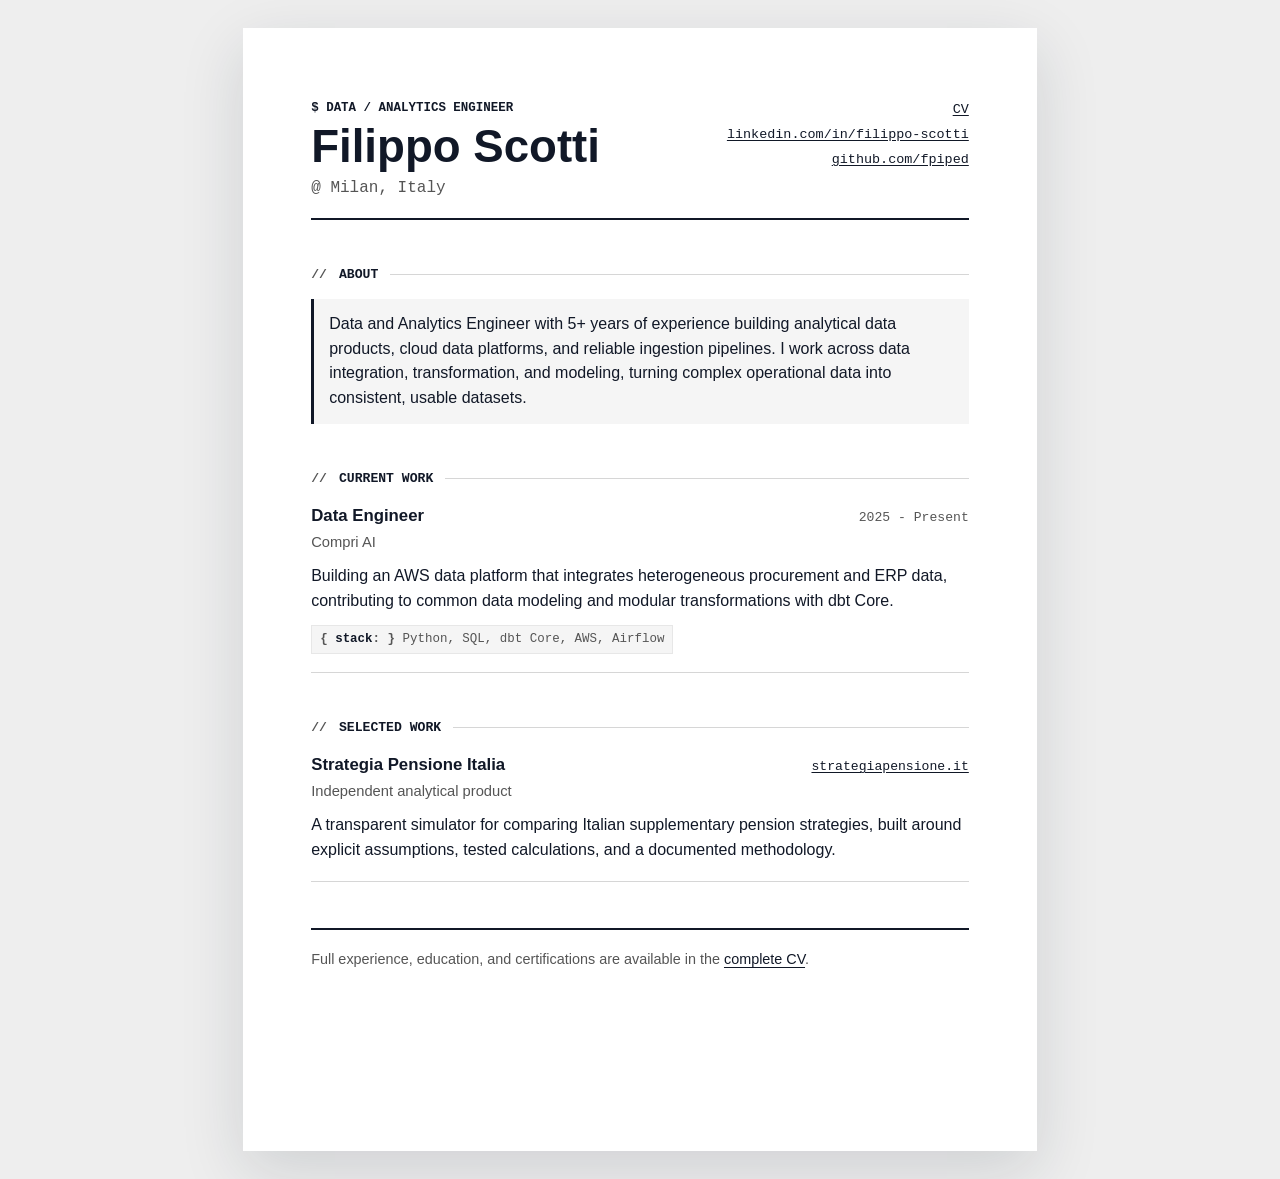
==== commit 5c75c3cc: "Standardize website wording" ====
--- a/index.html
+++ b/index.html
@@ -8,7 +8,7 @@
     <link rel="canonical" href="https://fpiped.github.io/">
     <meta property="og:type" content="profile">
     <meta property="og:title" content="Filippo Scotti - Data / Analytics Engineer">
-    <meta property="og:description" content="Data integration, transformation, modelling, and analytical products.">
+    <meta property="og:description" content="Data integration, transformation, modeling, and analytical products.">
     <meta property="og:url" content="https://fpiped.github.io/">
     <meta property="og:image" content="https://fpiped.github.io/og.png">
     <meta property="og:image:alt" content="Filippo Scotti - Data / Analytics Engineer">
@@ -38,7 +38,7 @@
           Data and Analytics Engineer with 5+ years of experience building
           analytical data products, cloud data platforms, and reliable ingestion
           pipelines. I work across data integration, transformation, and
-          modelling, turning complex operational data into consistent, usable
+          modeling, turning complex operational data into consistent, usable
           datasets.
         </p>
       </section>
@@ -55,7 +55,7 @@
           </header>
           <p>
             Building an AWS data platform that integrates heterogeneous
-            procurement and ERP data, contributing to common data modelling and
+            procurement and ERP data, contributing to common data modeling and
             modular transformations with dbt Core.
           </p>
           <p class="stack"><strong>stack</strong> Python, SQL, dbt Core, AWS, Airflow</p>
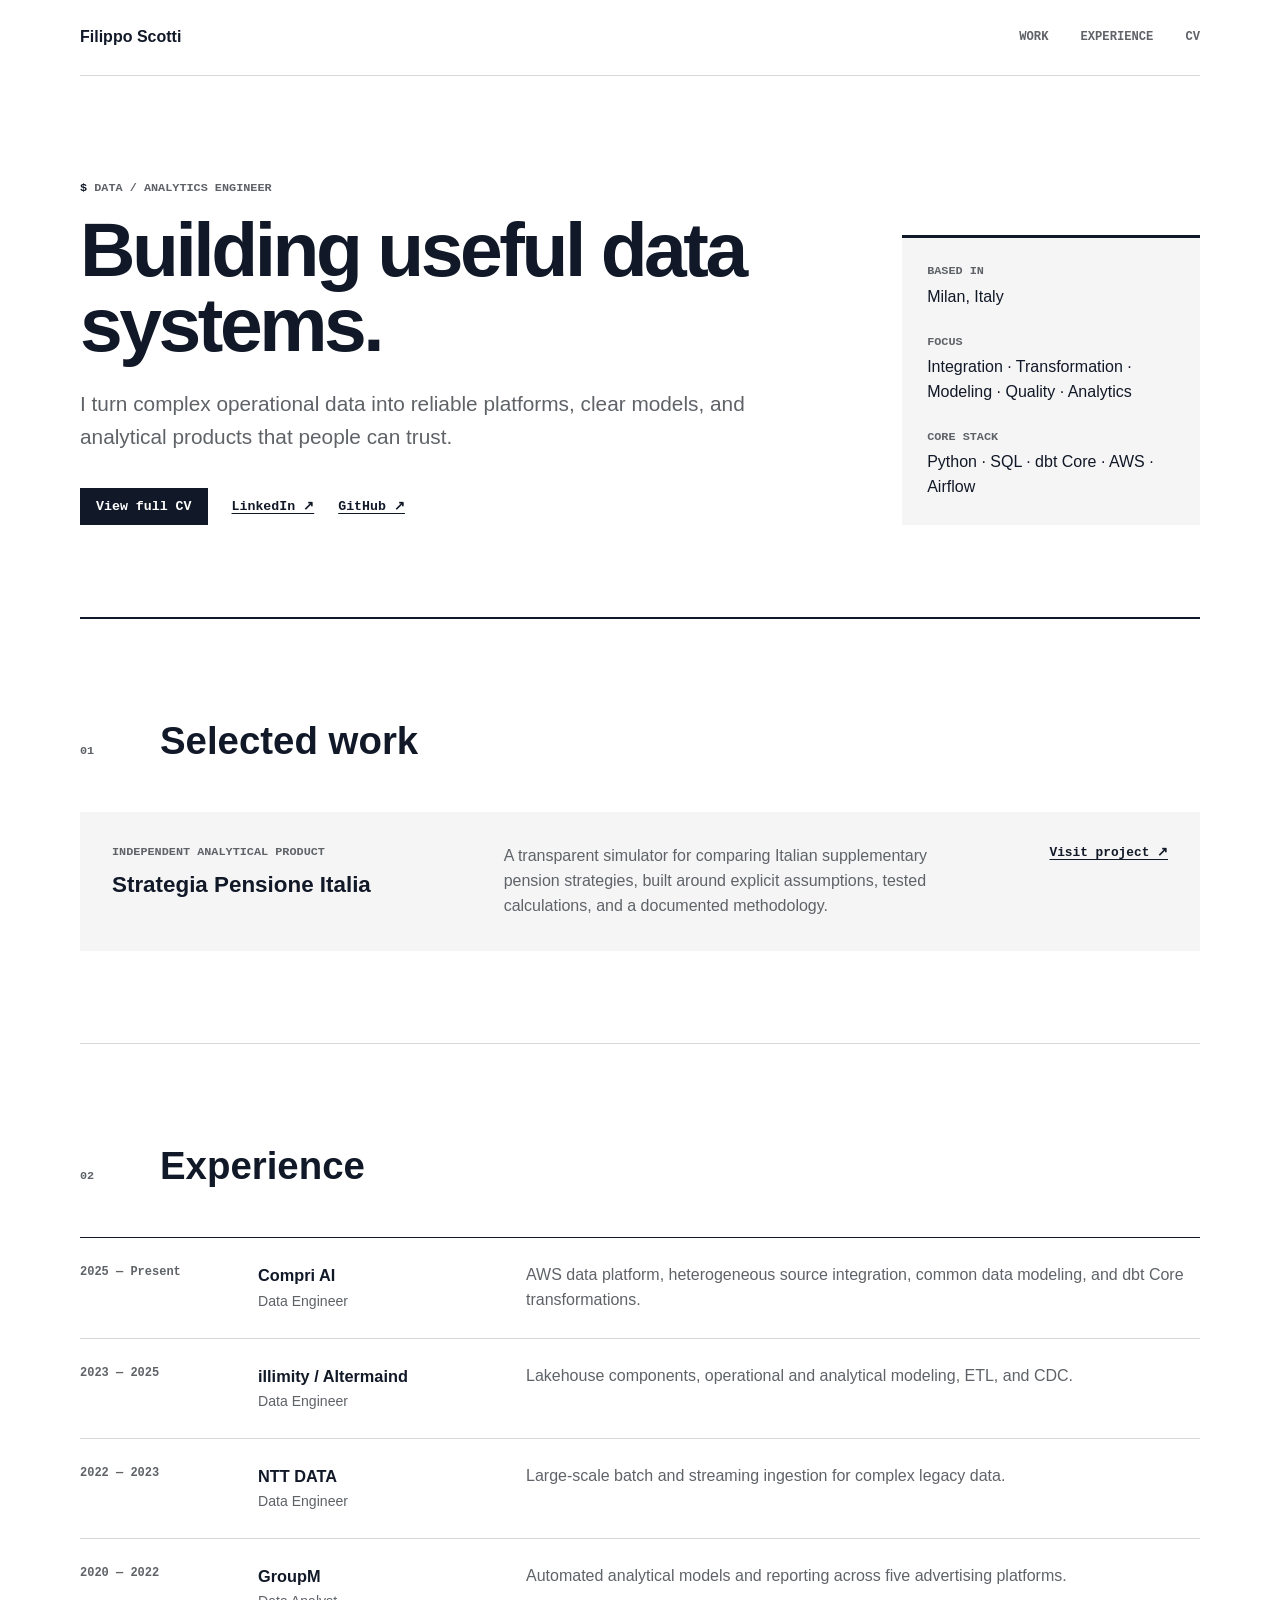
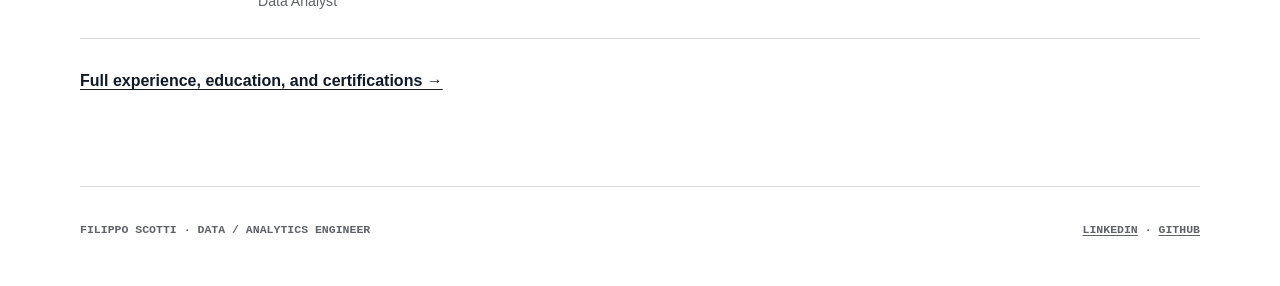
==== commit be5347a3: "Balance portfolio layout for the web" ====
--- a/index.html
+++ b/index.html
@@ -14,75 +14,97 @@
     <meta property="og:image:alt" content="Filippo Scotti - Data / Analytics Engineer">
     <meta name="twitter:card" content="summary_large_image">
     <meta name="twitter:image" content="https://fpiped.github.io/og.png">
-    <meta name="theme-color" content="#ffffff">
+    <meta name="theme-color" content="#f5f5f5">
     <link rel="stylesheet" href="styles.css">
   </head>
   <body>
-    <main class="page">
-      <header class="hero">
-        <div>
+    <header class="site-header">
+      <a class="name" href="#top">Filippo Scotti</a>
+      <nav aria-label="Primary navigation">
+        <a href="#work">Work</a>
+        <a href="#experience">Experience</a>
+        <a href="cv/">CV</a>
+      </nav>
+    </header>
+
+    <main id="top">
+      <section class="hero" aria-labelledby="hero-title">
+        <div class="hero-main">
           <p class="eyebrow">Data / Analytics Engineer</p>
-          <h1>Filippo Scotti</h1>
-          <p class="location">Milan, Italy</p>
+          <h1 id="hero-title">Building useful data systems.</h1>
+          <p class="intro">
+            I turn complex operational data into reliable platforms, clear
+            models, and analytical products that people can trust.
+          </p>
+          <div class="primary-links">
+            <a class="button" href="cv/">View full CV</a>
+            <a href="https://www.linkedin.com/in/filippo-scotti">LinkedIn ↗</a>
+            <a href="https://github.com/fpiped">GitHub ↗</a>
+          </div>
         </div>
-        <nav class="links" aria-label="Professional links">
-          <a href="cv/">CV</a>
-          <a href="https://www.linkedin.com/in/filippo-scotti">linkedin.com/in/filippo-scotti</a>
-          <a href="https://github.com/fpiped">github.com/fpiped</a>
-        </nav>
-      </header>
-
-      <section class="section" aria-labelledby="about">
-        <h2 id="about">About</h2>
-        <p class="summary">
-          Data and Analytics Engineer with 5+ years of experience building
-          analytical data products, cloud data platforms, and reliable ingestion
-          pipelines. I work across data integration, transformation, and
-          modeling, turning complex operational data into consistent, usable
-          datasets.
-        </p>
+        <aside class="profile-note">
+          <p class="label">Based in</p>
+          <p>Milan, Italy</p>
+          <p class="label">Focus</p>
+          <p>Integration · Transformation · Modeling · Quality · Analytics</p>
+          <p class="label">Core stack</p>
+          <p>Python · SQL · dbt Core · AWS · Airflow</p>
+        </aside>
       </section>
 
-      <section class="section" aria-labelledby="current-work">
-        <h2 id="current-work">Current work</h2>
-        <article class="entry">
-          <header class="entry-header">
-            <div>
-              <h3>Data Engineer</h3>
-              <p>Compri AI</p>
-            </div>
-            <time>2025 - Present</time>
-          </header>
-          <p>
-            Building an AWS data platform that integrates heterogeneous
-            procurement and ERP data, contributing to common data modeling and
-            modular transformations with dbt Core.
-          </p>
-          <p class="stack"><strong>stack</strong> Python, SQL, dbt Core, AWS, Airflow</p>
-        </article>
-      </section>
-
-      <section class="section" aria-labelledby="selected-work">
-        <h2 id="selected-work">Selected work</h2>
-        <article class="entry">
-          <header class="entry-header">
-            <div>
-              <h3>Strategia Pensione Italia</h3>
-              <p>Independent analytical product</p>
-            </div>
-            <a href="https://strategiapensione.it/">strategiapensione.it</a>
-          </header>
+      <section class="work section" id="work" aria-labelledby="work-title">
+        <header class="section-title">
+          <p>01</p>
+          <h2 id="work-title">Selected work</h2>
+        </header>
+        <article class="project">
+          <div>
+            <p class="label">Independent analytical product</p>
+            <h3>Strategia Pensione Italia</h3>
+          </div>
           <p>
             A transparent simulator for comparing Italian supplementary pension
             strategies, built around explicit assumptions, tested calculations,
             and a documented methodology.
           </p>
+          <a href="https://strategiapensione.it/">Visit project ↗</a>
         </article>
       </section>
 
-      <footer>
-        <p>Full experience, education, and certifications are available in the <a href="cv/">complete CV</a>.</p>
-      </footer>
+      <section class="section" id="experience" aria-labelledby="experience-title">
+        <header class="section-title">
+          <p>02</p>
+          <h2 id="experience-title">Experience</h2>
+        </header>
+        <div class="experience-list">
+          <article>
+            <time>2025 — Present</time>
+            <div><h3>Compri AI</h3><p>Data Engineer</p></div>
+            <p>AWS data platform, heterogeneous source integration, common data modeling, and dbt Core transformations.</p>
+          </article>
+          <article>
+            <time>2023 — 2025</time>
+            <div><h3>illimity / Altermaind</h3><p>Data Engineer</p></div>
+            <p>Lakehouse components, operational and analytical modeling, ETL, and CDC.</p>
+          </article>
+          <article>
+            <time>2022 — 2023</time>
+            <div><h3>NTT DATA</h3><p>Data Engineer</p></div>
+            <p>Large-scale batch and streaming ingestion for complex legacy data.</p>
+          </article>
+          <article>
+            <time>2020 — 2022</time>
+            <div><h3>GroupM</h3><p>Data Analyst</p></div>
+            <p>Automated analytical models and reporting across five advertising platforms.</p>
+          </article>
+        </div>
+        <a class="cv-link" href="cv/">Full experience, education, and certifications →</a>
+      </section>
     </main>
+
+    <footer>
+      <p>Filippo Scotti · Data / Analytics Engineer</p>
+      <p><a href="https://www.linkedin.com/in/filippo-scotti">LinkedIn</a> · <a href="https://github.com/fpiped">GitHub</a></p>
+    </footer>
   </body>
 </html>
--- a/styles.css
+++ b/styles.css
@@ -1,115 +1,90 @@
 :root {
   --ink: #111827;
-  --muted: #555555;
+  --muted: #5f6368;
   --soft: #f5f5f5;
-  --line: #d6d6d6;
+  --line: #d8d8d8;
   --paper: #ffffff;
-  --screen: #eeeeee;
   --mono: "SFMono-Regular", "Cascadia Code", "Roboto Mono", Consolas, "Liberation Mono", Menlo, monospace;
   --sans: Arial, Helvetica, sans-serif;
 }
 
 * { box-sizing: border-box; }
+html { scroll-behavior: smooth; }
+body { margin: 0; color: var(--ink); background: var(--paper); font-family: var(--sans); line-height: 1.55; }
+a { color: inherit; text-underline-offset: .2em; }
+.site-header, main, footer { width: min(1120px, calc(100% - 48px)); margin-inline: auto; }
 
-html {
-  color: var(--ink);
-  background: var(--screen);
-  font-family: var(--sans);
-  font-size: 16px;
-  line-height: 1.55;
+.site-header {
+  display: flex;
+  align-items: center;
+  justify-content: space-between;
+  min-height: 76px;
+  border-bottom: 1px solid var(--line);
 }
 
-body { margin: 0; }
-a { color: var(--ink); text-underline-offset: .18em; }
-
-.page {
-  width: min(100%, 210mm);
-  min-height: 297mm;
-  margin: 28px auto;
-  padding: 19mm 18mm;
-  background: var(--paper);
-  box-shadow: 0 20px 60px rgb(23 32 51 / 14%);
-}
+.name { font-weight: 800; text-decoration: none; }
+nav { display: flex; gap: 32px; }
+nav a { color: var(--muted); font: 700 .76rem/1 var(--mono); text-decoration: none; text-transform: uppercase; }
+nav a:hover, nav a:focus-visible { color: var(--ink); }
 
 .hero {
-  display: flex;
-  align-items: flex-start;
-  justify-content: space-between;
-  gap: 24px;
-  padding-bottom: 18px;
+  display: grid;
+  grid-template-columns: minmax(0, 1.55fr) minmax(280px, .65fr);
+  gap: clamp(48px, 9vw, 112px);
+  align-items: end;
+  padding: 104px 0 92px;
   border-bottom: 2px solid var(--ink);
 }
 
-.eyebrow {
-  margin: 0 0 6px;
-  font: 700 .78rem/1.4 var(--mono);
+.eyebrow, .label, .section-title > p {
+  margin: 0;
+  color: var(--muted);
+  font: 700 .74rem/1.4 var(--mono);
   text-transform: uppercase;
 }
 
-.eyebrow::before { content: "$ "; }
-h1, h2, h3, p { margin-top: 0; }
-h1 { margin-bottom: 5px; font-size: 2.85rem; line-height: 1.04; }
-.location { margin: 0; color: var(--muted); font: 1rem/1.5 var(--mono); }
-.location::before { content: "@ "; }
+.eyebrow::before { content: "$ "; color: var(--ink); }
+h1 { max-width: 760px; margin: 15px 0 25px; font-size: clamp(3.3rem, 6vw, 5.6rem); line-height: .98; letter-spacing: -.045em; }
+.intro { max-width: 690px; margin: 0; color: var(--muted); font-size: clamp(1.05rem, 1.8vw, 1.3rem); line-height: 1.6; }
+.primary-links { display: flex; flex-wrap: wrap; align-items: center; gap: 24px; margin-top: 34px; font: 700 .83rem/1 var(--mono); }
+.button { padding: 12px 16px; color: white; background: var(--ink); text-decoration: none; }
+.profile-note { padding: 25px; background: var(--soft); border-top: 3px solid var(--ink); }
+.profile-note p { margin: 0; }
+.profile-note .label:not(:first-child) { margin-top: 24px; }
+.profile-note .label { margin-bottom: 5px; }
 
-.links {
-  display: flex;
-  flex-direction: column;
-  gap: 5px;
-  min-width: 245px;
-  font: .84rem/1.5 var(--mono);
-  text-align: right;
+.section { padding: 92px 0; border-bottom: 1px solid var(--line); }
+.section-title { display: grid; grid-template-columns: 80px 1fr; align-items: baseline; margin-bottom: 42px; }
+.section-title h2 { margin: 0; font-size: clamp(1.8rem, 3vw, 2.5rem); }
+.project { display: grid; grid-template-columns: minmax(240px, .85fr) minmax(280px, 1.25fr) auto; gap: clamp(30px, 5vw, 70px); align-items: start; padding: 32px; background: var(--soft); }
+.project h3 { margin: 7px 0 0; font-size: 1.4rem; }
+.project > p { margin: 0; color: var(--muted); }
+.project > a { font: 700 .8rem/1.4 var(--mono); white-space: nowrap; }
+
+.experience-list { border-top: 1px solid var(--ink); }
+.experience-list article { display: grid; grid-template-columns: 150px 240px 1fr; gap: 28px; padding: 25px 0; border-bottom: 1px solid var(--line); }
+.experience-list time { color: var(--muted); font: 700 .75rem/1.5 var(--mono); }
+.experience-list h3 { margin: 0 0 2px; font-size: 1.02rem; }
+.experience-list div p, .experience-list > article > p { margin: 0; color: var(--muted); }
+.experience-list div p { font-size: .88rem; }
+.cv-link { display: inline-block; margin-top: 30px; font-weight: 700; }
+
+footer { display: flex; justify-content: space-between; gap: 24px; padding: 34px 0 48px; color: var(--muted); font: 700 .72rem/1.5 var(--mono); text-transform: uppercase; }
+footer p { margin: 0; }
+
+@media (max-width: 760px) {
+  .site-header, main, footer { width: min(100% - 32px, 1120px); }
+  .site-header { min-height: 66px; }
+  nav { gap: 15px; }
+  nav a { font-size: .68rem; }
+  .hero { grid-template-columns: 1fr; gap: 48px; padding: 72px 0 58px; }
+  h1 { font-size: clamp(3.15rem, 15vw, 4.5rem); }
+  .section { padding: 68px 0; }
+  .section-title { grid-template-columns: 42px 1fr; }
+  .project { grid-template-columns: 1fr; gap: 22px; padding: 24px; }
+  .experience-list article { grid-template-columns: 1fr; gap: 8px; }
+  footer { display: block; }
+  footer p + p { margin-top: 8px; }
 }
 
-.section { margin-top: 46px; }
-
-h2 {
-  display: flex;
-  align-items: center;
-  gap: 12px;
-  margin-bottom: 16px;
-  font: 700 .82rem/1.3 var(--mono);
-  text-transform: uppercase;
-}
-
-h2::before { content: "//"; color: var(--muted); }
-h2::after { content: ""; height: 1px; flex: 1; background: var(--line); }
-
-.summary {
-  margin-bottom: 0;
-  padding: 13px 15px;
-  border-left: 3px solid var(--ink);
-  background: var(--soft);
-}
-
-.entry { padding-bottom: 18px; border-bottom: 1px solid var(--line); }
-.entry-header { display: flex; align-items: baseline; justify-content: space-between; gap: 24px; margin-bottom: 10px; }
-.entry-header h3 { margin-bottom: 2px; font-size: 1.05rem; }
-.entry-header p, .entry-header time { margin-bottom: 0; color: var(--muted); font-size: .92rem; }
-.entry-header time, .entry-header > a { flex: 0 0 auto; font: .82rem/1.5 var(--mono); }
-.entry > p:not(.stack) { margin-bottom: 0; }
-
-.stack {
-  display: inline-block;
-  margin: 12px 0 0;
-  padding: 4px 8px;
-  color: var(--muted);
-  border: 1px solid #e7e7e7;
-  background: var(--soft);
-  font: .78rem/1.5 var(--mono);
-}
-
-.stack strong { color: var(--ink); }
-.stack strong::before { content: "{ "; color: var(--muted); }
-.stack strong::after { content: ": }"; color: var(--muted); }
-
-footer { margin-top: 46px; padding-top: 18px; border-top: 2px solid var(--ink); color: var(--muted); font-size: .9rem; }
-footer p { margin-bottom: 0; }
-
-@media (max-width: 760px) {
-  .page { min-height: auto; margin: 0; padding: 28px 20px; box-shadow: none; }
-  .hero, .entry-header { display: block; }
-  .links { margin-top: 16px; min-width: 0; text-align: left; }
-  h1 { font-size: 2.05rem; }
-  .entry-header time, .entry-header > a { display: block; margin-top: 4px; }
-}
+@media (prefers-reduced-motion: reduce) { html { scroll-behavior: auto; } }
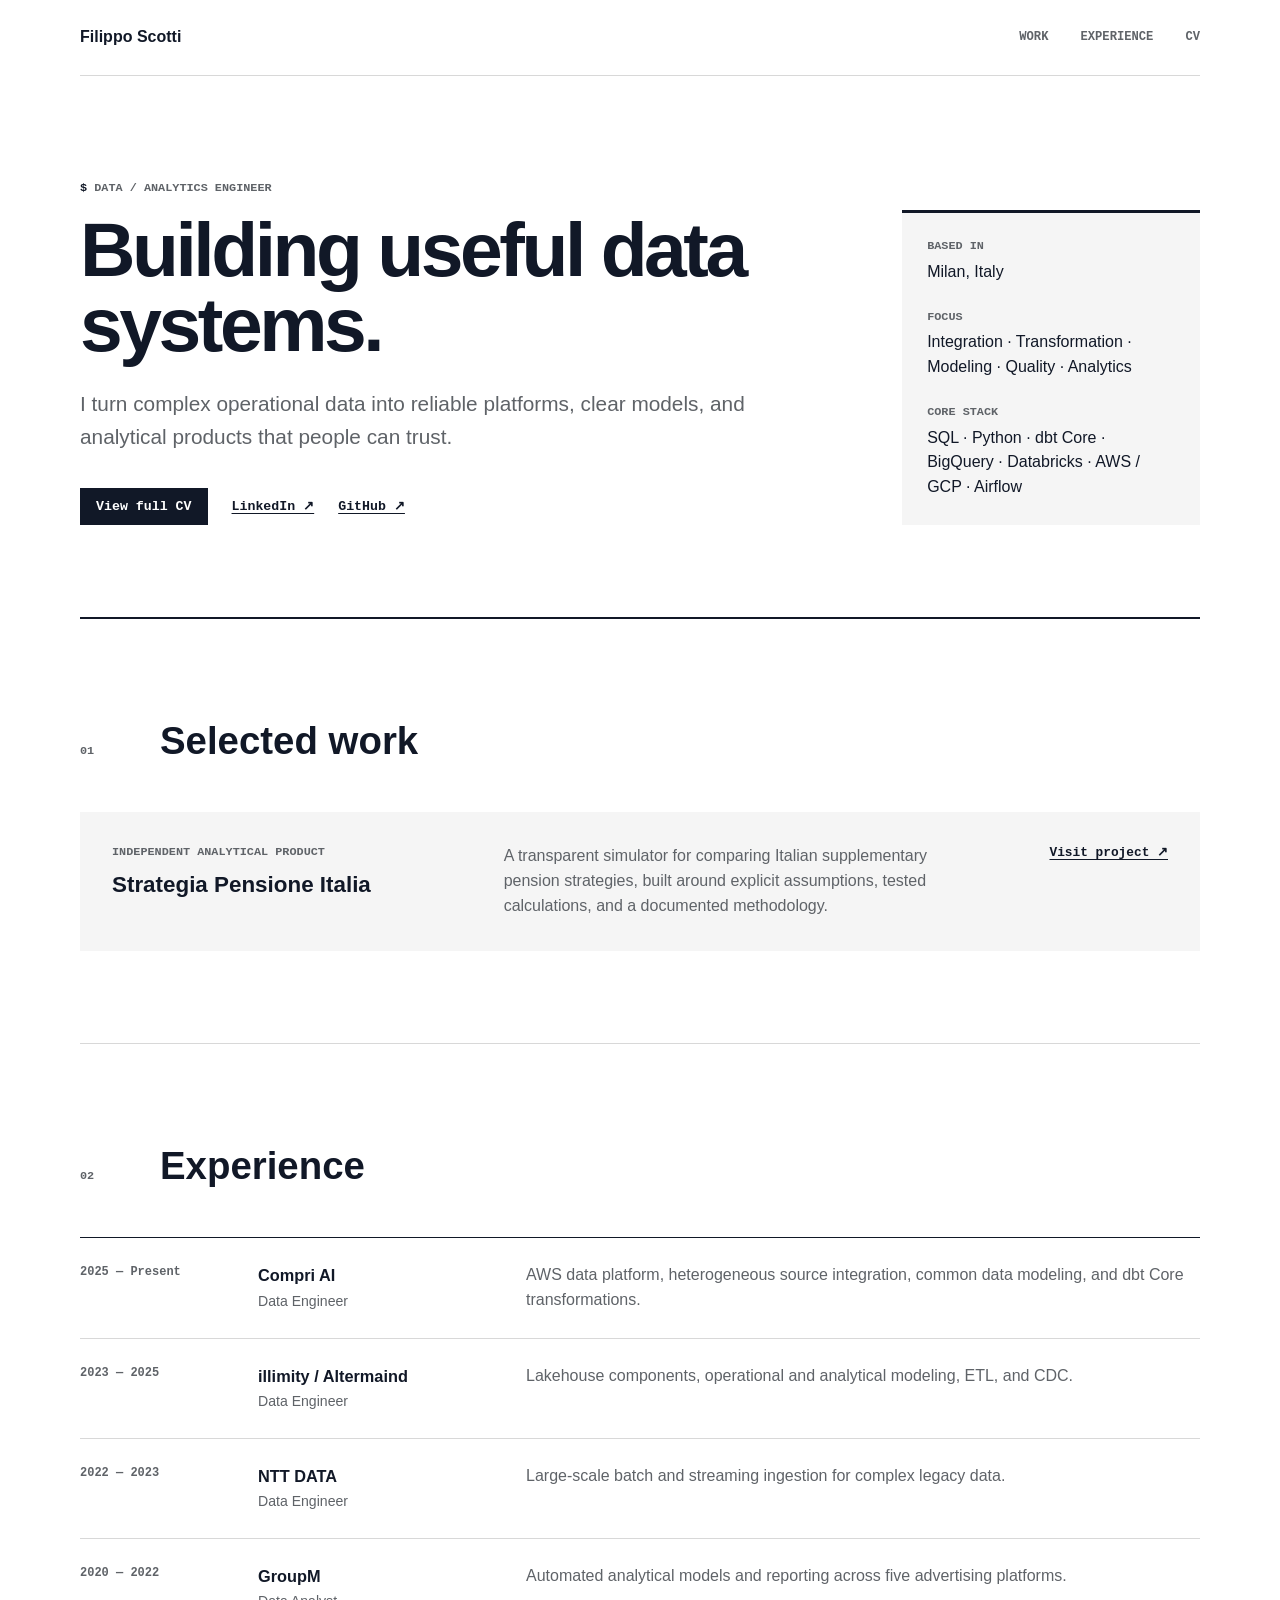
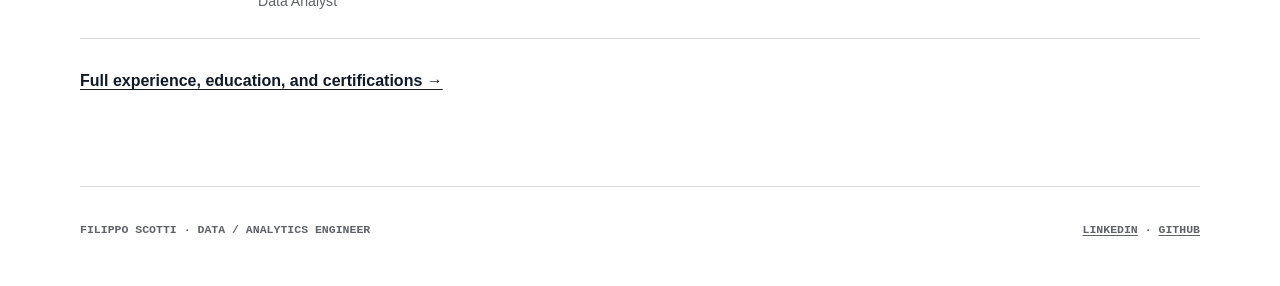
==== commit 1d74269e: "Standardize technology stack positioning" ====
--- a/index.html
+++ b/index.html
@@ -48,7 +48,7 @@
           <p class="label">Focus</p>
           <p>Integration · Transformation · Modeling · Quality · Analytics</p>
           <p class="label">Core stack</p>
-          <p>Python · SQL · dbt Core · AWS · Airflow</p>
+          <p>SQL · Python · dbt Core · BigQuery · Databricks · AWS / GCP · Airflow</p>
         </aside>
       </section>
 
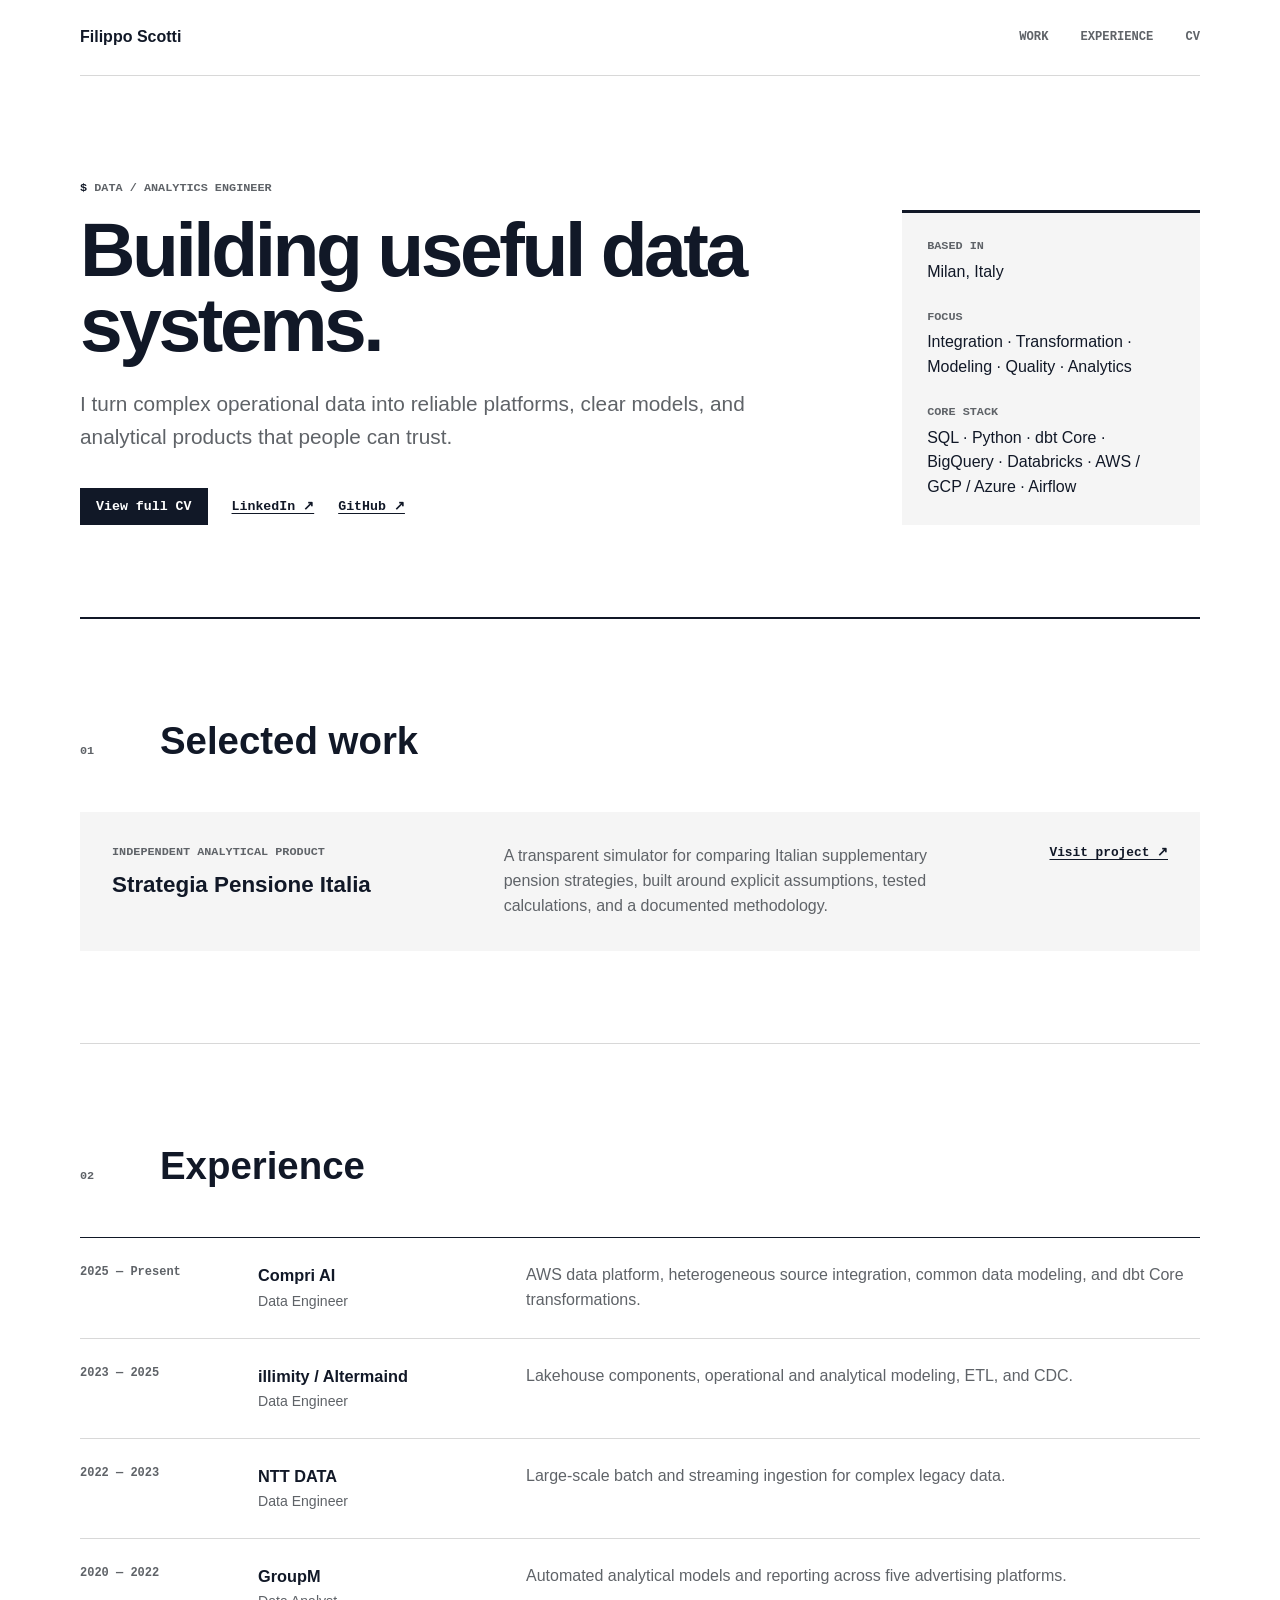
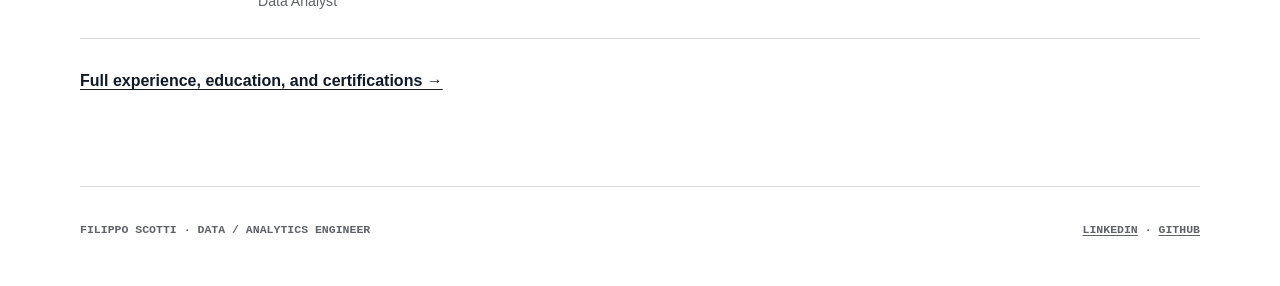
==== commit d0aeac0e: "Include Azure in website core stack" ====
--- a/index.html
+++ b/index.html
@@ -48,7 +48,7 @@
           <p class="label">Focus</p>
           <p>Integration · Transformation · Modeling · Quality · Analytics</p>
           <p class="label">Core stack</p>
-          <p>SQL · Python · dbt Core · BigQuery · Databricks · AWS / GCP · Airflow</p>
+          <p>SQL · Python · dbt Core · BigQuery · Databricks · AWS / GCP / Azure · Airflow</p>
         </aside>
       </section>
 
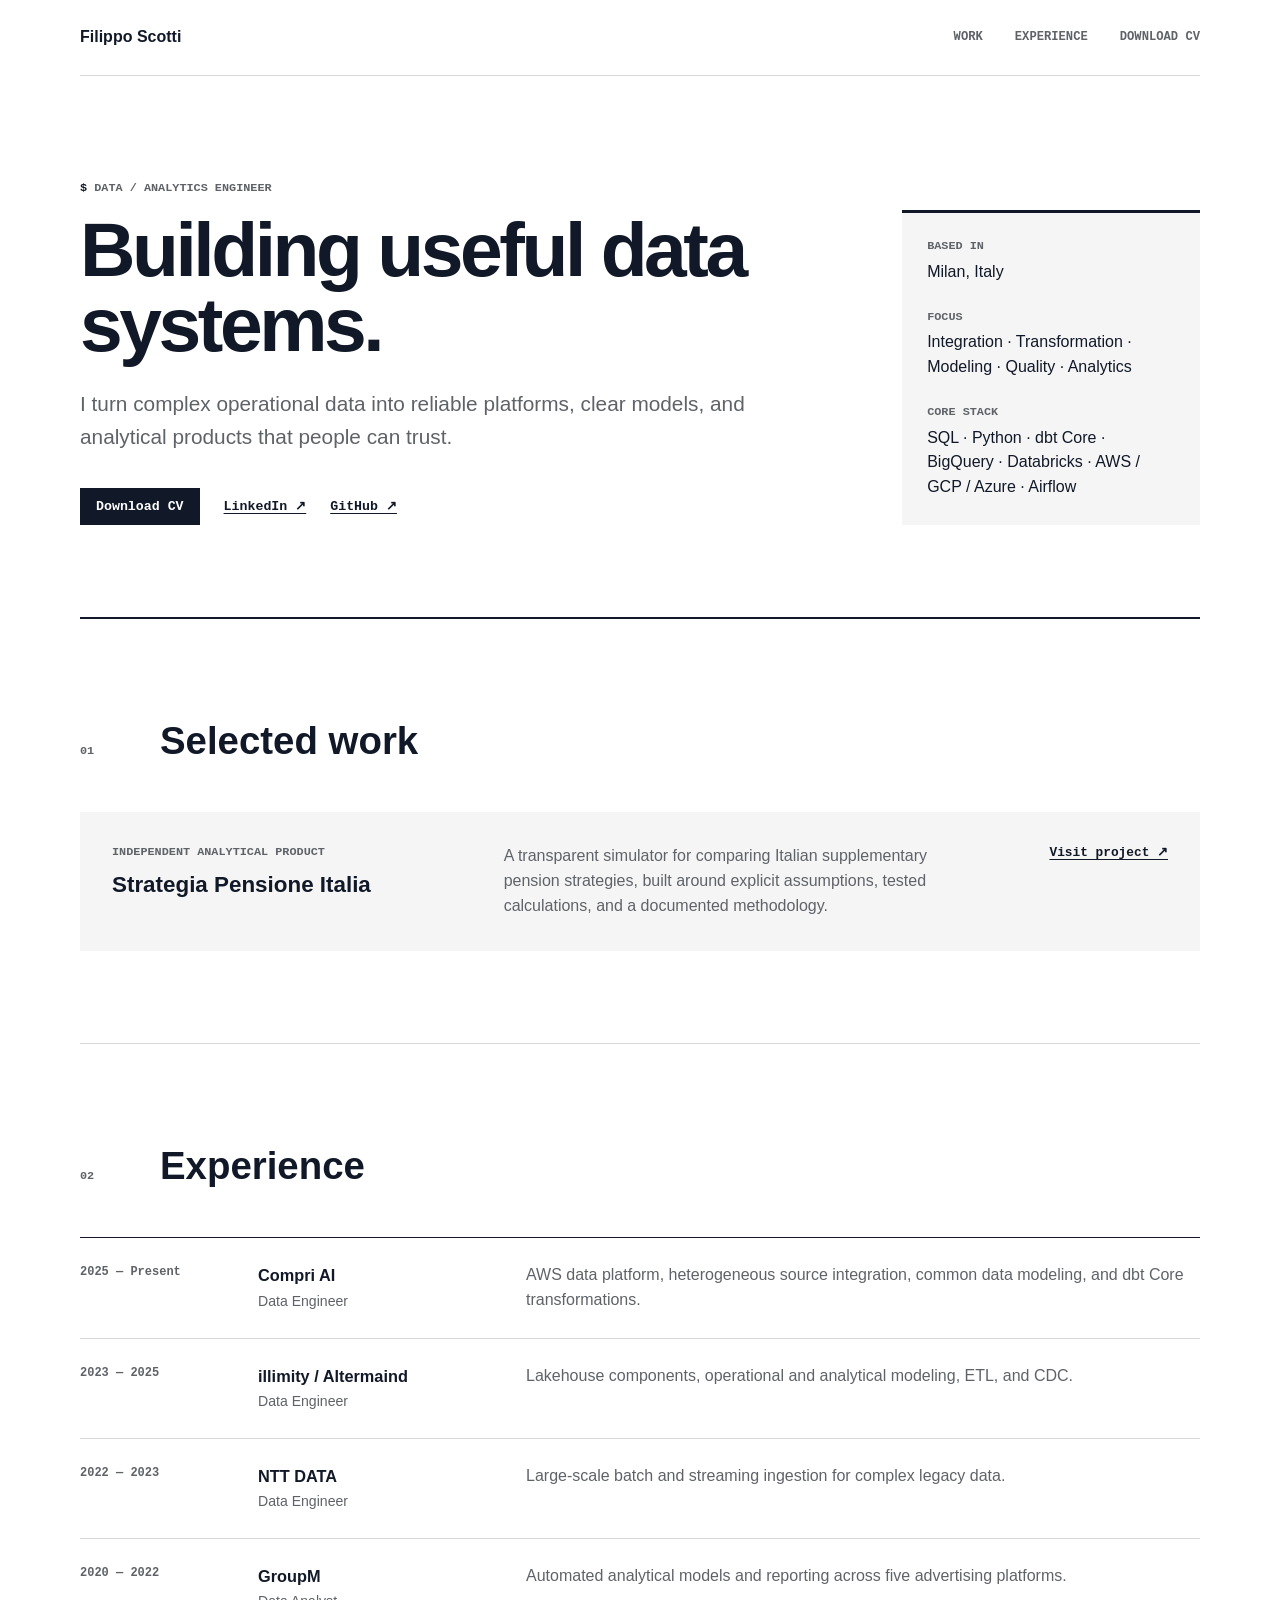
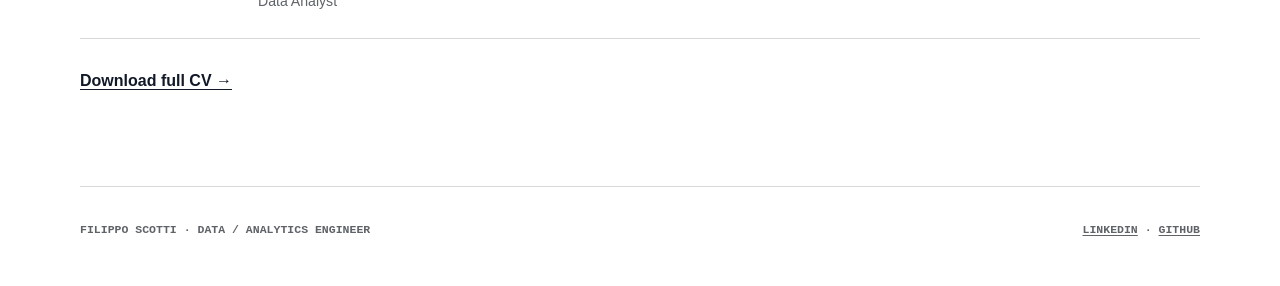
==== commit cb22c8f6: "Add direct CV download" ====
--- a/index.html
+++ b/index.html
@@ -23,7 +23,7 @@
       <nav aria-label="Primary navigation">
         <a href="#work">Work</a>
         <a href="#experience">Experience</a>
-        <a href="cv/">CV</a>
+        <a href="cv/filippo-scotti-cv.pdf" download>Download CV</a>
       </nav>
     </header>
 
@@ -37,7 +37,7 @@
             models, and analytical products that people can trust.
           </p>
           <div class="primary-links">
-            <a class="button" href="cv/">View full CV</a>
+            <a class="button" href="cv/filippo-scotti-cv.pdf" download>Download CV</a>
             <a href="https://www.linkedin.com/in/filippo-scotti">LinkedIn ↗</a>
             <a href="https://github.com/fpiped">GitHub ↗</a>
           </div>
@@ -98,7 +98,7 @@
             <p>Automated analytical models and reporting across five advertising platforms.</p>
           </article>
         </div>
-        <a class="cv-link" href="cv/">Full experience, education, and certifications →</a>
+        <a class="cv-link" href="cv/filippo-scotti-cv.pdf" download>Download full CV →</a>
       </section>
     </main>
 
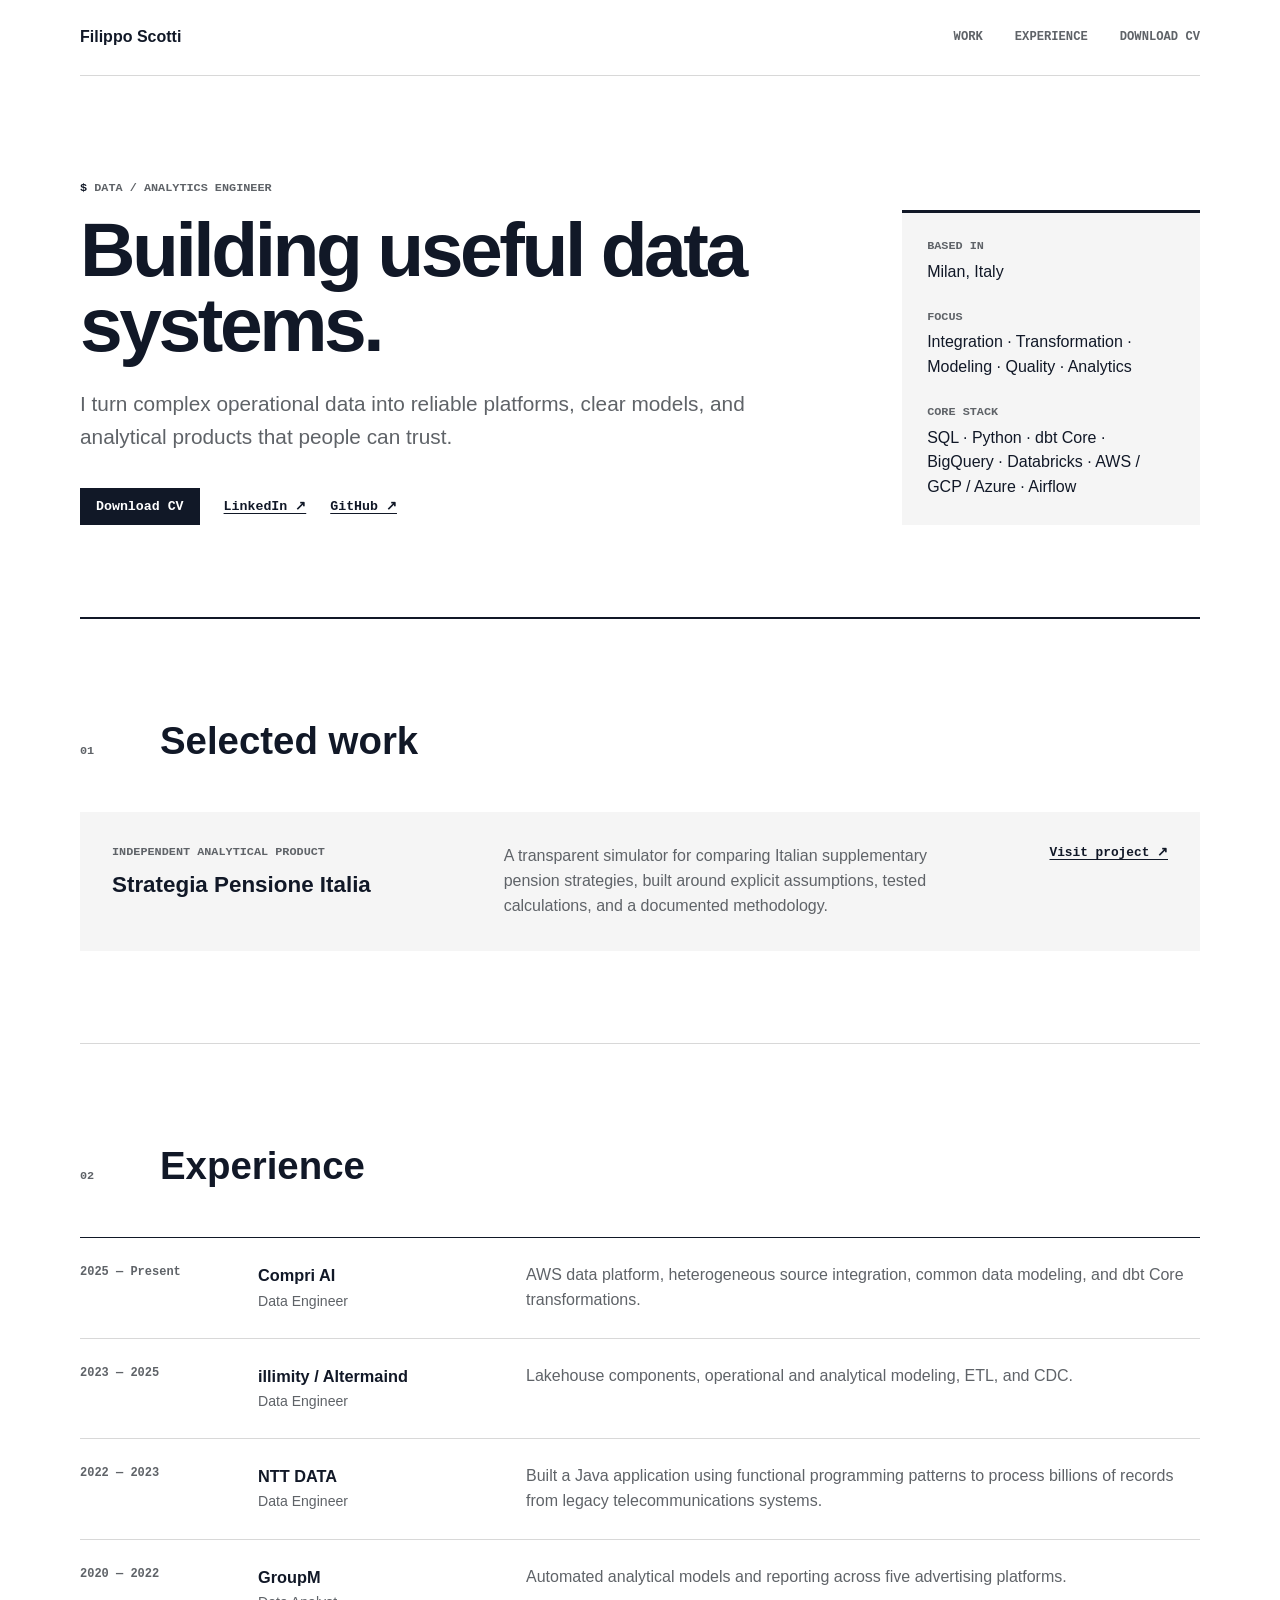
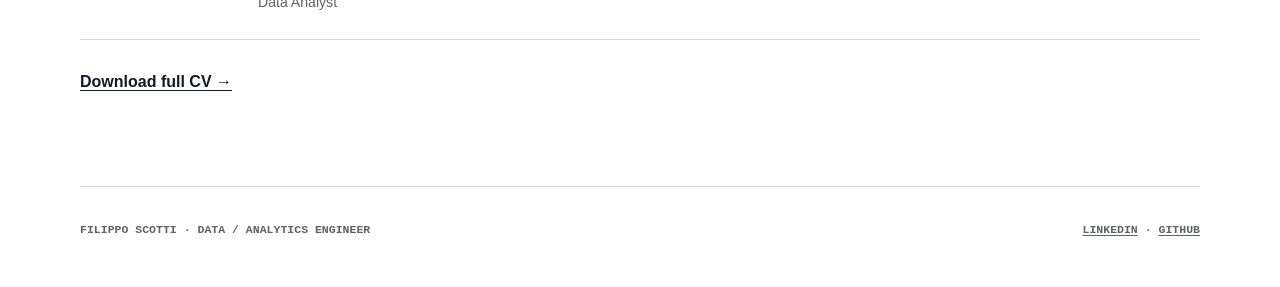
==== commit 3de22708: "Shorten CV to one page and highlight functional programming" ====
--- a/index.html
+++ b/index.html
@@ -90,7 +90,7 @@
           <article>
             <time>2022 — 2023</time>
             <div><h3>NTT DATA</h3><p>Data Engineer</p></div>
-            <p>Large-scale batch and streaming ingestion for complex legacy data.</p>
+            <p>Built a Java application using functional programming patterns to process billions of records from legacy telecommunications systems.</p>
           </article>
           <article>
             <time>2020 — 2022</time>
